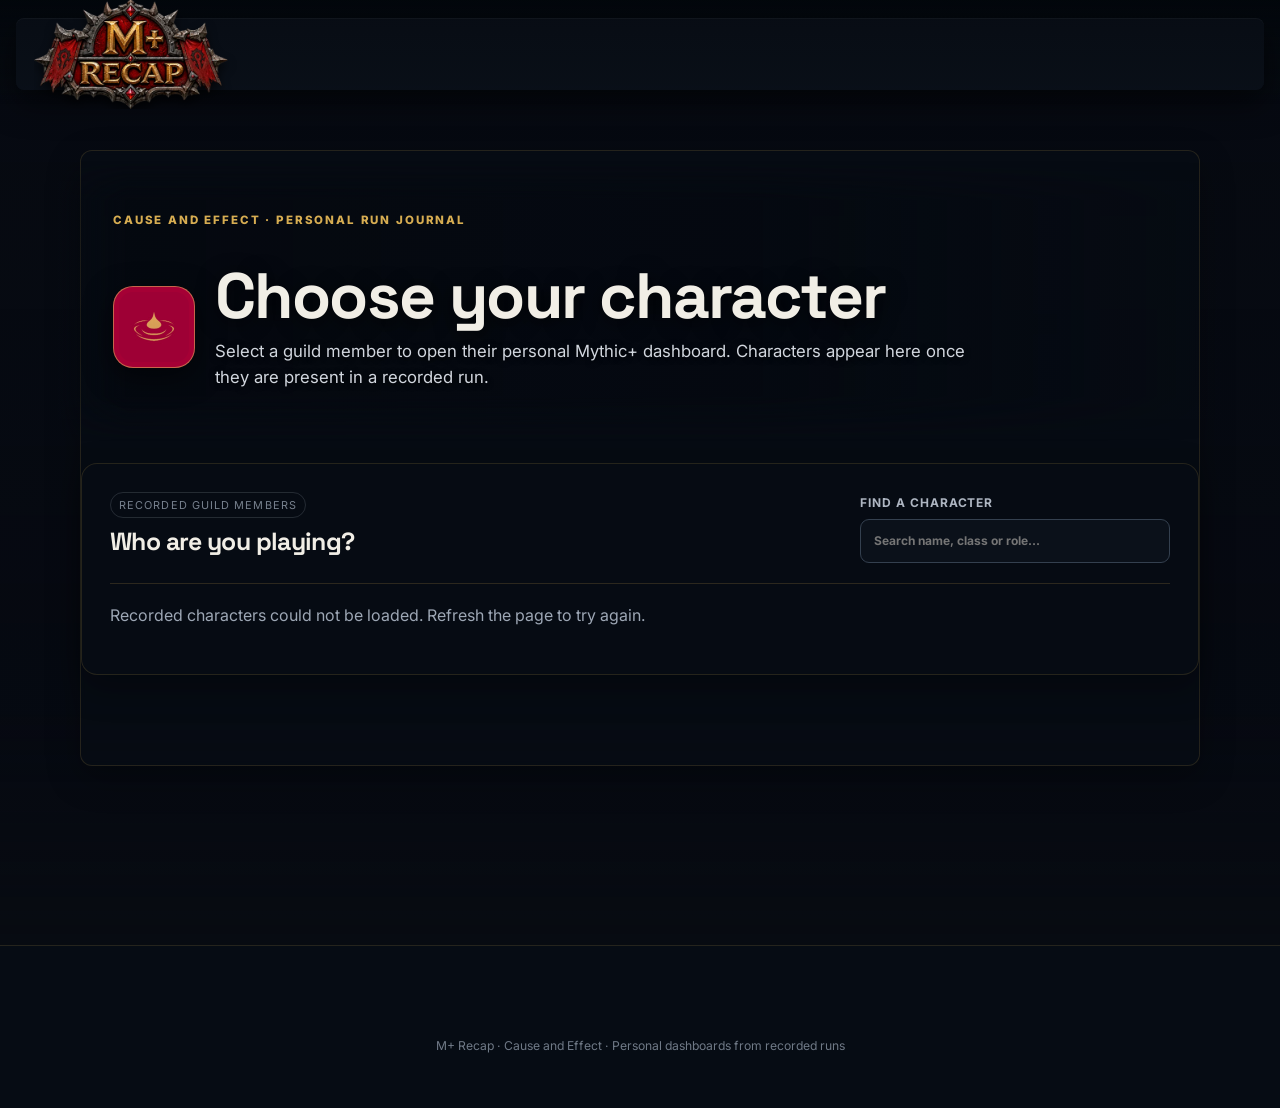
==== index.html @ 1bdb9acc "Load guild-style character selection layout" ====
<!doctype html><html lang="en"><head><meta charset="utf-8"><meta name="viewport" content="width=device-width,initial-scale=1"><title>Choose your character · M+ Recap</title><link rel="stylesheet" href="styles.css?v=nav-icons-1"><link rel="stylesheet" href="character-select.css?v=7"><link rel="icon" type="image/svg+xml" href="assets/horde-emblem.svg"></head>
<body data-page="selector"><div id="siteNav"><nav aria-label="Main navigation"><div class="wrap nav-wrap"><a class="brand" href="index.html" aria-label="M+ Recap character selection"><img class="brand-horde-logo" src="assets/horde-logo.svg" alt="M+ Recap" width="194" height="110"><em>Midnight · Season 2</em></a><div class="navlinks"><a class="active nav-change-character" href="index.html"><img class="nav-destination-icon nav-character-icon" src="assets/horde-emblem.svg" alt="" width="26" height="26">Choose character</a><a href="guild.html"><img class="nav-destination-icon guild-nav-crest" src="assets/guild-crest.svg" alt="" width="26" height="26">Cause and Effect</a></div></div></nav></div>
<main><div class="wrap selector-wrap"><header class="selector-hero"><div class="eyebrow">CAUSE AND EFFECT · PERSONAL RUN JOURNAL</div><img src="assets/guild-crest.svg" alt="Cause and Effect guild crest" width="82" height="82"><div><h1>Choose your character</h1><p>Select a guild member to open their personal Mythic+ dashboard. Characters appear here once they are present in a recorded run.</p></div></header>
<section class="selector-panel" aria-labelledby="characterSelectTitle"><div class="selector-panel-heading"><div><span class="section-kicker">RECORDED GUILD MEMBERS</span><h2 id="characterSelectTitle">Who are you playing?</h2></div><label class="selector-search">Find a character<input id="characterSearch" type="search" placeholder="Search name, class or role…" autocomplete="off"></label></div><p class="selector-status" id="characterStatus" role="status">Loading recorded characters…</p><div class="character-select-grid" id="characterSelectGrid"></div></section>
</div></main><footer><div class="wrap">M+ Recap · Cause and Effect · Personal dashboards from recorded runs</div></footer>
<script src="character-select.js?v=3"></script><script src="upload-nav.js?v=2"></script></body></html>
---- styles.css ----
@import url('https://fonts.googleapis.com/css2?family=Cinzel:wght@500;600;700&family=Inter:wght@400;500;600;700&family=Space+Grotesk:wght@500;600;700&display=swap');

:root{
  --bg:#080b10;
  --bg-2:#0d1219;
  --surface:rgba(18,24,32,.82);
  --surface-strong:#151d27;
  --surface-soft:rgba(255,255,255,.035);
  --border:rgba(220,231,245,.10);
  --border-bright:rgba(214,168,76,.32);
  --text:#f1eee6;
  --muted:#929ca9;
  --gold:#d7ad52;
  --gold-light:#f0cf7a;
  --green:#59c38d;
  --green-bg:rgba(89,195,141,.11);
  --red:#e06a5b;
  --red-bg:rgba(224,106,91,.11);
  --blue:#6da8df;
  --shadow:0 18px 55px rgba(0,0,0,.32);
}

*{box-sizing:border-box}
html{scroll-behavior:smooth}
body{
  margin:0;
  min-height:100vh;
  background:
    radial-gradient(900px 500px at 15% -10%,rgba(80,120,170,.13),transparent 65%),
    radial-gradient(700px 420px at 90% 5%,rgba(215,173,82,.10),transparent 65%),
    linear-gradient(180deg,var(--bg),#090d13 55%,#07090d);
  color:var(--text);
  font-family:Inter,system-ui,sans-serif;
  line-height:1.65;
}
body:before{
  content:"";
  position:fixed; inset:0; pointer-events:none; opacity:.22;
  background-image:linear-gradient(rgba(255,255,255,.018) 1px,transparent 1px),
                   linear-gradient(90deg,rgba(255,255,255,.012) 1px,transparent 1px);
  background-size:44px 44px;
  mask-image:linear-gradient(to bottom,black,transparent 75%);
}
h1,h2,h3{margin:0 0 .45em;font-family:'Space Grotesk',sans-serif;font-weight:700;letter-spacing:-.025em}
h1{font-size:clamp(2.35rem,5vw,4.2rem);line-height:1.04}
h2{font-size:1.55rem}
h3{font-size:1.05rem}
p{color:var(--muted)}
a{color:var(--gold-light);text-decoration:none;transition:.2s}
a:hover{color:#fff;text-decoration:none}

.wrap{width:min(1120px,100%);margin:0 auto;padding:0 28px}

/* Navigation */
nav{
  position:sticky;top:0;z-index:50;
  border-bottom:1px solid var(--border);
  background:rgba(7,10,15,.78);
  backdrop-filter:blur(18px) saturate(130%);
}
nav .wrap{min-height:72px;display:flex;align-items:center;justify-content:space-between;gap:28px}
.brand{
  display:flex;align-items:center;gap:11px;
  color:var(--text);font-family:'Cinzel',serif;font-weight:700;font-size:1.03rem;
  letter-spacing:.04em;white-space:nowrap;
}
.brand:before{
  content:"✦"; display:grid;place-items:center;width:29px;height:29px;
  border:1px solid var(--border-bright);border-radius:8px;color:var(--gold);
  box-shadow:inset 0 0 18px rgba(215,173,82,.08);
}
.brand span{color:var(--gold)}
.navlinks{display:flex;align-items:center;gap:6px;flex-wrap:wrap;justify-content:flex-end}
.navlinks a{
  color:#8f99a6;font-size:.84rem;font-weight:600;padding:9px 13px;border-radius:9px;
  border:1px solid transparent;
}
.navlinks a.active{
  color:var(--text);background:rgba(215,173,82,.08);border-color:rgba(215,173,82,.18);
}
.navlinks a:hover{color:#fff;background:rgba(255,255,255,.045)}

/* Page */
main{padding:72px 0 105px}
main > .wrap > h1{
  max-width:850px;
  background:linear-gradient(100deg,#fff 0%,#eee8dc 50%,#c9a65e 100%);
  -webkit-background-clip:text;background-clip:text;color:transparent;
}
main > .wrap > h1:after{
  content:"";display:block;width:82px;height:3px;margin-top:22px;
  background:linear-gradient(90deg,var(--gold),transparent);
  border-radius:99px;
}
main > .wrap > p:first-of-type{font-size:1.05rem;margin-top:18px}
.section-sub{color:#798492;font-size:.86rem;margin:6px 0 20px;letter-spacing:.01em}

.stat-grid{
  display:grid;grid-template-columns:repeat(4,1fr);gap:14px;margin:34px 0 46px;
}
.stat-card{
  position:relative;overflow:hidden;
  background:linear-gradient(145deg,rgba(25,33,43,.92),rgba(14,19,26,.92));
  border:1px solid var(--border);border-radius:15px;padding:21px 22px;
  box-shadow:var(--shadow);
}
.stat-card:before{
  content:"";position:absolute;left:0;top:0;width:100%;height:2px;
  background:linear-gradient(90deg,transparent,var(--gold),transparent);opacity:.55;
}
.stat-card .num{font-family:'Space Grotesk';font-size:2.05rem;font-weight:700;color:#f4f0e8;line-height:1.15}
.stat-card .label{font-size:.78rem;color:#818c99;margin-top:7px;text-transform:uppercase;letter-spacing:.07em}

/* Sections / cards */
.section{margin:58px 0}
.section-title{display:flex;align-items:center;gap:12px;margin-bottom:4px}
.section-title h2{margin:0}
.card{
  position:relative;background:linear-gradient(145deg,rgba(23,30,39,.88),rgba(14,19,25,.88));
  border:1px solid var(--border);border-radius:14px;padding:23px 25px;margin-bottom:15px;
  box-shadow:0 12px 35px rgba(0,0,0,.20);
}
.card:before{
  content:"";position:absolute;inset:0;border-radius:14px;pointer-events:none;
  background:linear-gradient(120deg,rgba(255,255,255,.035),transparent 30%);
}
.card h3{color:#eee9df}
.card p{margin:0;max-width:none}

/* Tables */
table{
  width:100%;border-collapse:separate;border-spacing:0;overflow:hidden;
  margin:22px 0 28px;background:rgba(13,18,24,.62);
  border:1px solid var(--border);border-radius:14px;font-size:.88rem;
}
th,td{text-align:left;padding:14px 15px;border-bottom:1px solid rgba(255,255,255,.055)}
th{
  color:#7d8794;font-size:.71rem;text-transform:uppercase;letter-spacing:.09em;
  background:rgba(255,255,255,.025)
}
tr:last-child td{border-bottom:none}
tbody tr:hover, tr:hover td{background:rgba(215,173,82,.025)}
td:first-child{color:#e8e5dd;font-weight:600}
td:nth-child(4){font-variant-numeric:tabular-nums}

/* Result pills */
.pill{
  display:inline-flex;align-items:center;gap:6px;font-size:.70rem;font-weight:800;
  padding:4px 10px;border-radius:999px;text-transform:uppercase;letter-spacing:.07em;
}
.pill:before{content:"";width:5px;height:5px;border-radius:50%}
.pill.kill{background:var(--green-bg);color:var(--green)}
.pill.kill:before{background:var(--green);box-shadow:0 0 8px var(--green)}
.pill.wipe{background:var(--red-bg);color:var(--red)}
.pill.wipe:before{background:var(--red);box-shadow:0 0 8px var(--red)}

/* Charts */
.chart-wrap{
  position:relative;width:100%;height:350px;margin:26px 0 10px;
  padding:18px 18px 10px;border:1px solid var(--border);border-radius:15px;
  background:rgba(10,14,20,.60);
}

/* Improvement list */
.improvement{
  position:relative;padding:21px 24px 21px 27px;margin:16px 0;
  border:1px solid var(--border);border-radius:14px;
  background:linear-gradient(145deg,rgba(23,30,39,.85),rgba(13,18,24,.75));
}
.improvement:before{
  content:"";position:absolute;left:0;top:16px;bottom:16px;width:3px;border-radius:0 4px 4px 0;
  background:linear-gradient(var(--gold),rgba(215,173,82,.1));
}
.improvement h3{color:var(--gold-light);font-size:1.12rem}
.improvement p{margin:0;max-width:none}

/* Footer */
footer{
  border-top:1px solid var(--border);padding:28px 0;
  background:rgba(4,7,10,.45);color:#6f7986;font-size:.76rem
}

/* Links that act like buttons */
.section > p:last-child a{
  display:inline-flex;align-items:center;gap:7px;padding:9px 13px;
  border:1px solid rgba(215,173,82,.20);border-radius:9px;background:rgba(215,173,82,.055);
}
.section > p:last-child a:hover{background:rgba(215,173,82,.12);border-color:rgba(215,173,82,.35)}

/* Responsive */
@media (max-width:820px){
  nav .wrap{align-items:flex-start;padding-top:12px;padding-bottom:12px;flex-direction:column;gap:10px}
  .navlinks{width:100%;justify-content:flex-start;overflow:auto;flex-wrap:nowrap}
  .navlinks a{white-space:nowrap}
  main{padding-top:48px}
  .stat-grid{grid-template-columns:repeat(2,1fr)}
}
@media (max-width:560px){
  .wrap{padding:0 17px}
  h1{font-size:2.35rem}
  .stat-grid{grid-template-columns:1fr 1fr;gap:9px}
  .stat-card{padding:16px}
  .stat-card .num{font-size:1.55rem}
  table{font-size:.76rem;display:block;overflow-x:auto;white-space:nowrap}
  th,td{padding:11px 12px}
  .chart-wrap{height:300px;padding:10px}
  .card,.improvement{padding:19px}
}

/* Season 2 / cross-link enhancements */
.nav-wrap{align-items:center}
.brand em{font-family:Inter,sans-serif;font-style:normal;font-size:.63rem;letter-spacing:.09em;text-transform:uppercase;color:var(--gold-light);border:1px solid rgba(215,173,82,.22);background:rgba(215,173,82,.06);padding:4px 7px;border-radius:999px;margin-left:2px}
.eyebrow{font-size:.72rem;font-weight:800;letter-spacing:.16em;color:var(--gold);margin-bottom:13px}
.season-banner{display:flex;align-items:center;justify-content:space-between;gap:20px;margin:28px 0 36px;padding:18px 20px;border:1px solid rgba(215,173,82,.2);border-radius:14px;background:linear-gradient(100deg,rgba(215,173,82,.08),rgba(255,255,255,.025));box-shadow:0 12px 30px rgba(0,0,0,.16)}
.season-banner strong{display:block;color:#eee9df}.season-banner span:not(.season-badge){display:block;color:var(--muted);font-size:.86rem;margin-top:2px}.season-badge{display:grid;place-items:center;min-width:45px;height:45px;border-radius:12px;background:rgba(215,173,82,.12);border:1px solid rgba(215,173,82,.3);color:var(--gold-light);font-weight:800}
.dungeon-grid{display:grid;grid-template-columns:repeat(3,1fr);gap:15px;margin-top:24px}.dungeon-card{position:relative;display:flex;align-items:center;gap:14px;min-height:138px;padding:20px;border:1px solid var(--border);border-radius:15px;background:linear-gradient(145deg,rgba(23,30,39,.9),rgba(13,18,24,.82));box-shadow:var(--shadow);transition:.2s}.dungeon-card:hover{transform:translateY(-2px);border-color:rgba(215,173,82,.35);background:linear-gradient(145deg,rgba(30,37,47,.95),rgba(14,19,26,.9))}.dungeon-icon{display:grid;place-items:center;flex:0 0 48px;height:48px;border-radius:13px;border:1px solid rgba(215,173,82,.25);background:rgba(215,173,82,.07);color:var(--gold-light);font-family:'Cinzel';font-weight:700;font-size:.75rem}.dungeon-label{font-size:.68rem;color:#7e8996;text-transform:uppercase;letter-spacing:.08em}.dungeon-card h3{margin:3px 0 2px;color:#eee9df}.dungeon-card p{font-size:.78rem;margin:0;line-height:1.45}.arrow{margin-left:auto;color:var(--gold);font-size:1.2rem}.section-kicker{font-size:.68rem;text-transform:uppercase;letter-spacing:.1em;color:#77818e;border:1px solid var(--border);padding:5px 8px;border-radius:999px}.page-links{display:flex;gap:8px;flex-wrap:wrap;margin:24px 0 30px}.page-links a,.related,.source-link{font-size:.8rem}.page-links a{display:inline-flex;padding:8px 11px;border:1px solid var(--border);border-radius:9px;background:rgba(255,255,255,.025)}.page-links a:hover{border-color:rgba(215,173,82,.3);background:rgba(215,173,82,.06)}.related{margin-top:8px;padding:11px 14px;border-left:2px solid rgba(215,173,82,.5);background:rgba(215,173,82,.035);border-radius:0 8px 8px 0;color:#89939f}.related strong{color:#c8c2b6}.source-link{margin-top:12px}.season-mark{color:var(--gold-light)}
@media(max-width:900px){.dungeon-grid{grid-template-columns:1fr}.brand em{display:none}}
@media(max-width:560px){.season-banner{align-items:flex-start}.season-badge{min-width:40px;height:40px}.page-links{gap:6px}.page-links a{font-size:.73rem}}

/* Auto-importer additions */
.brand{text-decoration:none}.narrow{max-width:860px}.hero-actions{display:flex;gap:12px;flex-wrap:wrap;margin:24px 0}.button{appearance:none;border:1px solid rgba(240,207,122,.45);background:linear-gradient(135deg,rgba(215,173,82,.2),rgba(215,173,82,.08));color:var(--gold-light,#f0cf7a);padding:12px 17px;border-radius:12px;text-decoration:none;font-weight:800;cursor:pointer;display:inline-flex;align-items:center;justify-content:center}.button:disabled{opacity:.4;cursor:not-allowed}.button.secondary{background:rgba(255,255,255,.035);color:#ddd;border-color:rgba(255,255,255,.12)}.auto-grid{grid-template-columns:repeat(5,minmax(0,1fr))}.run-list{display:grid;gap:10px}.run-row,.encounter-row{display:flex;justify-content:space-between;gap:20px;align-items:center;background:rgba(255,255,255,.025);border:1px solid rgba(255,255,255,.08);border-radius:14px;padding:15px 17px;text-decoration:none;color:inherit}.run-row:hover{border-color:rgba(215,173,82,.45);transform:translateX(2px)}.run-row>div:first-child,.encounter-row>div:first-child{display:grid;gap:4px}.run-row span,.encounter-row span{color:#9299a8;font-size:.86rem}.run-meta{display:flex!important;flex-direction:row!important;align-items:center;gap:12px!important;white-space:nowrap}.pill{padding:5px 9px;border-radius:999px;font-size:.72rem!important;font-weight:900;letter-spacing:.08em;text-transform:uppercase;border:1px solid}.pill.kill{color:#8fe3af;background:rgba(48,177,103,.10);border-color:rgba(75,213,132,.3)}.pill.wipe{color:#ff9c9c;background:rgba(210,63,63,.1);border-color:rgba(255,100,100,.28)}.dropzone{display:grid;place-items:center;text-align:center;padding:52px 24px;margin:30px 0 18px;border:1px dashed rgba(215,173,82,.45);border-radius:22px;background:radial-gradient(circle at top,rgba(215,173,82,.09),rgba(255,255,255,.015));cursor:pointer}.dropzone.drag,.dropzone:hover{border-color:var(--gold-light,#f0cf7a);background:rgba(215,173,82,.09)}.dropzone input{display:none}.dropzone h2{margin:8px 0 2px}.dropzone p{margin:0}.dropzone span{color:#747c8e;font-size:.84rem;margin-top:8px}.upload-icon{font-size:2.5rem;color:var(--gold-light,#f0cf7a)}.progress-shell{height:7px;border-radius:99px;background:rgba(255,255,255,.06);overflow:hidden}.progress-shell>div{height:100%;width:0;background:linear-gradient(90deg,#9b7732,#f0cf7a)}.progress-text{text-align:right;color:#777f90;font-size:.8rem;margin-top:5px}.import-status{display:grid;gap:4px;padding:16px 0}.import-status span{color:#8b92a0}.import-card{display:flex;justify-content:space-between;align-items:center;gap:20px;padding:18px;border:1px solid rgba(255,255,255,.08);background:rgba(255,255,255,.025);border-radius:15px;margin:10px 0}.import-card h3{margin:2px 0 5px}.import-card p{margin:0}.import-note{margin-top:25px}.two-col{display:grid;grid-template-columns:1.3fr .7fr;gap:24px}.mini{margin-top:28px!important}.encounter-list{display:grid;gap:9px}.party-list{display:flex;gap:8px;flex-wrap:wrap}.party-chip{padding:7px 10px;border-radius:10px;border:1px solid rgba(255,255,255,.08);background:rgba(255,255,255,.03);font-size:.82rem}.party-chip.self{border-color:rgba(215,173,82,.4);color:var(--gold-light,#f0cf7a)}.death-row{display:flex;justify-content:space-between;gap:20px;padding:10px 0;border-bottom:1px solid rgba(255,255,255,.06);font-size:.88rem}.muted{color:#818999}@media(max-width:900px){.auto-grid{grid-template-columns:repeat(2,minmax(0,1fr))}.two-col{grid-template-columns:1fr}}@media(max-width:600px){.run-row,.encounter-row,.import-card{align-items:flex-start;flex-direction:column}.run-meta{width:100%;justify-content:space-between}.auto-grid{grid-template-columns:1fr 1fr}}


/* Reviewed JSON edition */
.review-pill{display:inline-flex;align-items:center;padding:5px 9px;border-radius:999px;font-size:.7rem;font-weight:900;letter-spacing:.07em;text-transform:uppercase;border:1px solid;white-space:nowrap}
.review-pill.reviewed{color:#b9a5ff;background:rgba(139,102,224,.10);border-color:rgba(169,137,255,.3)}
.review-pill.facts{color:#929aaa;background:rgba(255,255,255,.035);border-color:rgba(255,255,255,.1)}
.focus-grid{display:grid;grid-template-columns:repeat(3,minmax(0,1fr));gap:12px}
.focus-card{display:grid;gap:8px;padding:16px 17px;border-radius:15px;border:1px solid rgba(215,173,82,.16);background:linear-gradient(145deg,rgba(215,173,82,.055),rgba(255,255,255,.02));text-decoration:none;color:inherit;transition:.2s ease}
.focus-card:hover{transform:translateY(-2px);border-color:rgba(215,173,82,.38)}
.focus-card span{color:#8f97a6;font-size:.76rem;text-transform:uppercase;letter-spacing:.08em}
.focus-card strong{font-size:.92rem;line-height:1.45;color:#e4e6eb}
.workflow{display:grid;grid-template-columns:1fr auto 1fr auto 1fr;align-items:center;gap:12px;margin:28px 0}
.workflow>div{display:grid;place-items:center;text-align:center;gap:8px;padding:16px 10px;border:1px solid rgba(255,255,255,.08);border-radius:14px;background:rgba(255,255,255,.025)}
.workflow strong{display:grid;place-items:center;width:30px;height:30px;border-radius:50%;background:rgba(215,173,82,.12);border:1px solid rgba(215,173,82,.3);color:var(--gold-light,#f0cf7a)}
.workflow span{font-size:.8rem;color:#a1a8b6}.workflow i{font-style:normal;color:#6d7483}
.review-panel{margin-top:42px}
.review-heading{display:flex;justify-content:space-between;align-items:flex-start;gap:24px;padding:24px;border-radius:18px 18px 0 0;border:1px solid rgba(145,111,231,.2);background:radial-gradient(circle at 90% 0,rgba(121,80,212,.13),rgba(255,255,255,.018) 55%)}
.review-heading h2{margin:4px 0 8px}.review-heading p{margin:0}
.confidence{padding:7px 10px;border-radius:999px;border:1px solid;font-size:.72rem;font-weight:800;white-space:nowrap}
.confidence.high{color:#8fe3af;border-color:rgba(75,213,132,.28);background:rgba(48,177,103,.08)}
.confidence.medium{color:#f0cf7a;border-color:rgba(215,173,82,.3);background:rgba(215,173,82,.08)}
.confidence.low{color:#ffad9d;border-color:rgba(255,129,99,.27);background:rgba(224,89,68,.07)}
.review-grid{display:grid;grid-template-columns:repeat(2,minmax(0,1fr));gap:12px;padding:12px;border:1px solid rgba(145,111,231,.14);border-top:0;border-radius:0 0 18px 18px;background:rgba(255,255,255,.012)}
.review-card{padding:18px;border-radius:14px;border:1px solid rgba(255,255,255,.075);background:rgba(255,255,255,.025)}
.review-card.wide{grid-column:1/-1}.review-card h3{font-size:.95rem;margin:0 0 11px;color:#e7e8ec}
.review-card ul{margin:0;padding-left:20px}.review-card li,.review-card p{font-size:.9rem;color:#a6adba;line-height:1.58}.review-card li+li{margin-top:8px}
.review-card.positive{border-color:rgba(75,213,132,.16);background:rgba(48,177,103,.025)}
.review-card.warning{border-color:rgba(255,129,99,.16);background:rgba(224,89,68,.025)}
.review-card.priority{border-color:rgba(215,173,82,.21);background:rgba(215,173,82,.035)}
.review-card.muted-card{opacity:.86}
.boss-review-list{display:grid;gap:8px}.boss-review-row{display:grid;grid-template-columns:210px 1fr;gap:18px;align-items:start;padding:11px 0;border-bottom:1px solid rgba(255,255,255,.055)}.boss-review-row:last-child{border-bottom:0}
.boss-review-row>div{display:flex;align-items:center;justify-content:space-between;gap:9px}.boss-review-row p{margin:0}
.responsibility-list{display:grid;gap:9px}.responsibility-row{display:grid;grid-template-columns:82px 1fr;gap:12px;align-items:start}.responsibility-row p{margin:0}
.responsibility{display:inline-flex;justify-content:center;padding:5px 8px;border-radius:8px;font-size:.68rem;font-weight:900;text-transform:uppercase;letter-spacing:.06em;border:1px solid}
.responsibility.healer{color:#9bc7ff;border-color:rgba(83,154,239,.26);background:rgba(83,154,239,.07)}
.responsibility.group{color:#ffae99;border-color:rgba(238,111,80,.25);background:rgba(238,111,80,.07)}
.responsibility.shared{color:#f0cf7a;border-color:rgba(215,173,82,.28);background:rgba(215,173,82,.07)}
.responsibility.unknown{color:#9da4b2;border-color:rgba(255,255,255,.11);background:rgba(255,255,255,.035)}
.review-empty{padding:28px;border:1px dashed rgba(160,126,238,.24);border-radius:18px;background:rgba(120,80,210,.035)}.review-empty h2{margin:5px 0 8px}
.mini-stat-grid{display:grid;grid-template-columns:repeat(6,minmax(0,1fr));gap:9px}.mini-stat{display:grid;gap:4px;padding:14px;border:1px solid rgba(255,255,255,.07);border-radius:13px;background:rgba(255,255,255,.025)}.mini-stat strong{font-size:1.15rem;color:#e6e8ec}.mini-stat span{font-size:.72rem;color:#858d9c;text-transform:uppercase;letter-spacing:.06em}
.linked-card{text-decoration:none;color:inherit;display:block}.linked-card span{font-size:.76rem;color:#777f8f}.linked-card:hover{border-color:rgba(215,173,82,.3)}
.trend-grid{display:grid;grid-template-columns:repeat(auto-fit,minmax(220px,1fr));gap:14px}
.trend-card{padding:16px 17px;border-radius:14px;border:1px solid rgba(255,255,255,.075);background:rgba(255,255,255,.025)}
.trend-head{display:flex;justify-content:space-between;align-items:baseline;gap:10px;margin-bottom:6px}
.trend-head h3{margin:0;font-size:.92rem}
.trend-head span{font-size:.68rem;color:#818999;text-transform:uppercase;letter-spacing:.05em;text-align:right}
.sparkline{width:100%;height:64px;display:block}
.sparkline path{stroke:var(--gold,#d7ad52);stroke-width:2}
.sparkline circle{fill:var(--gold-light,#f0cf7a)}
.trend-range{font-size:.68rem;color:#77818e;margin-top:8px;text-transform:uppercase;letter-spacing:.05em}
.tag-row{display:flex;flex-wrap:wrap;gap:6px;margin-top:8px}
.tag-chip{display:inline-flex;align-items:center;padding:4px 10px;border-radius:999px;border:1px solid rgba(215,173,82,.25);background:rgba(215,173,82,.06);color:var(--gold-light,#f0cf7a);font-size:.7rem;font-weight:700;text-decoration:none;cursor:pointer;font-family:inherit}
.tag-chip:hover,.tag-chip.active{border-color:rgba(215,173,82,.55);background:rgba(215,173,82,.16);color:#fff}
#tagCloud{display:flex;flex-wrap:wrap;gap:8px;margin:16px 0}
.resolve-btn{align-self:flex-start;margin-top:4px;padding:6px 12px;border-radius:9px;border:1px solid rgba(255,255,255,.14);background:rgba(255,255,255,.03);color:#c7ccd4;font-size:.72rem;font-weight:700;cursor:pointer;font-family:inherit}
.resolve-btn:hover{border-color:rgba(215,173,82,.4);color:var(--gold-light,#f0cf7a)}
.focus-card a{display:grid;gap:8px;text-decoration:none;color:inherit}
.boss-history-card+.boss-history-card{margin-top:12px}
.boss-history-head{display:flex;justify-content:space-between;align-items:center;gap:12px;flex-wrap:wrap;margin-bottom:10px}
.boss-history-head span{font-size:.78rem;color:#8b93a1}
#bossHistory{display:grid;gap:12px}
.library-tools{display:grid;grid-template-columns:minmax(250px,1fr) 180px auto;gap:10px;align-items:center;margin:26px 0 14px}
.run-row-wrap{display:flex;align-items:stretch;gap:8px}
.run-row-wrap .run-row{flex:1}
.delete-chip{flex:0 0 auto;padding:0 14px;border-radius:14px;border:1px solid rgba(224,106,91,.28);background:rgba(224,106,91,.08);color:#ff9c9c;font-size:.78rem;font-weight:700;cursor:pointer;font-family:inherit}
.delete-chip:hover{border-color:rgba(224,106,91,.55);background:rgba(224,106,91,.16)}
.button.danger{border-color:rgba(224,106,91,.4);color:#ff9c9c}
.button.danger:hover{background:rgba(224,106,91,.12)}
.library-tools input,.library-tools select{width:100%;padding:12px 13px;border-radius:11px;border:1px solid rgba(255,255,255,.1);background:#0f1219;color:#e4e6ea;outline:none}.library-tools input:focus,.library-tools select:focus{border-color:rgba(215,173,82,.4)}
.library-tools span{color:#7f8795;font-size:.82rem;white-space:nowrap}
.backup-bar{display:flex;gap:10px;align-items:center;flex-wrap:wrap;padding:14px;margin-bottom:22px;border:1px solid rgba(255,255,255,.07);border-radius:14px;background:rgba(255,255,255,.02)}.backup-bar p{margin:0 0 0 auto;font-size:.8rem;color:#777f8d}.file-button input{display:none}
.guide-steps{display:grid;gap:12px;margin:28px 0}.guide-step{display:grid;grid-template-columns:46px 1fr;gap:16px;align-items:start;padding:17px;border-radius:14px;border:1px solid rgba(255,255,255,.075);background:rgba(255,255,255,.02)}.guide-step>b{display:grid;place-items:center;width:38px;height:38px;border-radius:50%;color:var(--gold-light,#f0cf7a);border:1px solid rgba(215,173,82,.28);background:rgba(215,173,82,.08)}.guide-step h3{margin:1px 0 5px}.guide-step p{margin:0}
@media(max-width:900px){.focus-grid{grid-template-columns:1fr 1fr}.mini-stat-grid{grid-template-columns:repeat(3,minmax(0,1fr))}.review-grid{grid-template-columns:1fr}.review-card.wide{grid-column:auto}.boss-review-row{grid-template-columns:1fr}.backup-bar p{width:100%;margin:3px 0 0}}
@media(max-width:650px){.focus-grid{grid-template-columns:1fr}.workflow{grid-template-columns:1fr}.workflow i{transform:rotate(90deg);text-align:center}.review-heading{flex-direction:column}.library-tools{grid-template-columns:1fr}.mini-stat-grid{grid-template-columns:1fr 1fr}.responsibility-row{grid-template-columns:1fr}.responsibility{width:max-content}.trend-head{flex-direction:column;align-items:flex-start;gap:2px}.trend-head span{text-align:left}}

/* Damage evidence: lethal amounts and accessible spell guidance */
tr.has-overkill { background:rgba(239,68,68,.07); }
.overkill-value { color:#ff8585; font-weight:800; }
.overkill-value small { display:block; font-size:.68rem; text-transform:uppercase; letter-spacing:.04em; }

.spell-help{display:inline-block;min-width:170px;white-space:normal}
.spell-trigger{display:inline-flex;align-items:center;gap:8px;padding:0;border:0;background:none;color:var(--gold-light,#f0cf7a);font:inherit;text-align:left;cursor:pointer}
.spell-trigger:hover{color:#fff0c2}
.spell-trigger:focus-visible,.spell-card-close:focus-visible{outline:2px solid #f0cf7a;outline-offset:4px}
.spell-info{display:inline-grid;place-items:center;width:17px;height:17px;flex:none;border:1px solid rgba(215,173,82,.45);border-radius:50%;font-size:11px}
.spell-id{display:block;color:#838c9a;font-size:.68rem;margin-top:4px}
.spell-guide-card{position:fixed;z-index:10000;box-sizing:border-box;width:420px;max-width:calc(100vw - 24px);max-height:calc(100dvh - 24px);overflow:auto;padding:20px;border:1px solid rgba(215,173,82,.4);border-radius:16px;background:linear-gradient(145deg,#1b1e25,#101319);color:#e5e7eb;box-shadow:0 18px 65px #000b;font-family:inherit;font-size:.85rem;line-height:1.55;white-space:normal}
.spell-card-head{display:flex;align-items:flex-start;justify-content:space-between;gap:16px}
.spell-card-eyebrow{font-size:.62rem;letter-spacing:.15em;color:#a5adbb;font-weight:700}
.spell-guide-card h4{margin:4px 0 12px;font-size:1.12rem;line-height:1.3;color:#f5e5bb}
.spell-card-close{border:0;background:#ffffff09;color:#aeb6c4;border-radius:8px;width:28px;height:28px;font-size:22px;cursor:pointer;flex:none}
.spell-kind{display:inline-block;padding:4px 10px;border-radius:20px;background:#d7ad5214;border:1px solid #d7ad5240;color:#f0cf7a;font-size:.7rem;font-weight:700}
.spell-card-section{margin-top:17px}
.spell-guide-card h5{margin:0 0 6px;font-size:.66rem;letter-spacing:.09em;text-transform:uppercase;color:#a8b1bf}
.spell-guide-card p{margin:0;color:#d5d9e0;font-size:.83rem;line-height:1.6}
.spell-action{padding:12px 14px;border-left:3px solid #d7ad52;border-radius:0 8px 8px 0;background:#d7ad520b}
.spell-action h5{color:#f0cf7a}
.spell-options{display:grid;grid-template-columns:1fr 1fr;gap:14px;margin-top:18px;padding-top:14px;border-top:1px solid #ffffff12}
.spell-options p{font-size:.76rem;color:#aeb7c5}
.spell-card-sources{margin-top:16px;padding:12px 0 0;border-top:1px solid #ffffff12;background:none}
.spell-card-sources a{color:#e5c778;font-size:.75rem}
@media(max-width:420px){.spell-guide-card{padding:16px}.spell-options{grid-template-columns:1fr}}

/* Run report sections */
.report-tabs{display:flex;gap:6px;overflow-x:auto;padding:6px;background:#0c1017;border:1px solid var(--border);border-radius:13px;margin-bottom:24px}
.report-tabs [role="tab"]{flex:1;white-space:nowrap;border:1px solid transparent;border-radius:9px;background:transparent;padding:12px 16px;font:inherit;font-size:.82rem;font-weight:700;color:var(--muted);cursor:pointer}
.report-tabs [role="tab"]:hover{color:var(--text);background:#ffffff05}
.report-tabs [aria-selected="true"]{color:var(--gold-light);border-color:var(--border-bright);background:rgba(215,173,82,.1)}
.report-tabs [role="tab"]:focus-visible{outline:2px solid var(--gold);outline-offset:-2px}
.report-tab-panel[hidden]{display:none!important}
.report-tab-panel{min-height:240px}
.report-section-intro{margin-bottom:22px}
.report-section-intro h2{margin:0 0 8px}
.report-section-intro p{color:var(--muted);margin:0}
.report-incident{margin:12px 0;border:1px solid var(--border);border-radius:12px;background:rgba(255,255,255,.02)}
.report-incident>summary{padding:16px 18px;cursor:pointer;font-weight:700;color:var(--text);line-height:1.5}
.report-incident[open]>summary{border-bottom:1px solid var(--border);color:var(--gold-light)}
.report-incident-body{padding:4px 18px 18px}
#reportMetrics>.section{margin-top:0}
#reportFacts .section{margin-top:0}
@media(max-width:650px){.report-tabs [role="tab"]{flex:none;padding:10px 12px}.report-tabs{margin-inline:-4px}.report-incident-body{padding:4px 12px 14px}}
@media print{.report-tabs{display:none}.report-tab-panel[hidden]{display:block!important}}

/* Individual incident timelines */
.player-timeline-note{font-size:.8rem;color:var(--muted)}
.player-timelines{display:grid;gap:10px;margin-top:12px}
.player-timeline{border:1px solid var(--border);border-radius:10px;background:rgba(255,255,255,.025);overflow:hidden}
.player-timeline>summary{padding:14px 16px;cursor:pointer;line-height:1.6}
.player-timeline-name{font-weight:700;color:var(--text)}
.player-timeline-stats{display:block;padding-left:18px;font-size:.76rem;color:var(--muted);font-weight:400}
.player-timeline[open]>summary{border-bottom:1px solid var(--border);background:rgba(215,173,82,.04)}
.player-timeline-table{overflow-x:auto;padding:8px 12px 12px}
.player-timeline-table caption{font-size:.74rem;color:var(--muted);padding:6px 0 12px;text-align:left}
.player-timeline>summary:focus-visible{outline:2px solid var(--gold);outline-offset:-3px}

/* Incident breakdown cards */
.hit-breakdown{margin:22px 0;border:1px solid var(--border-bright);border-radius:14px;background:linear-gradient(140deg,rgba(215,173,82,.045),rgba(12,17,24,.7));overflow:hidden}
.hit-breakdown-heading{display:flex;align-items:center;justify-content:space-between;gap:14px;padding:18px 20px;cursor:pointer;list-style:none}
.hit-breakdown-heading::-webkit-details-marker,.player-timeline>summary::-webkit-details-marker{display:none}
.hit-eyebrow{display:block;color:var(--gold);font-size:.61rem;font-weight:700;letter-spacing:.14em;margin-bottom:5px}
.hit-heading-title{font-size:1rem;font-weight:700;color:var(--text)}
.hit-count{padding:5px 10px;border:1px solid var(--border);border-radius:999px;font-size:.72rem;color:var(--muted);white-space:nowrap}
.hit-breakdown>.player-timeline-note{padding:0 20px;margin:0 0 16px;font-size:.76rem;line-height:1.6}
.hit-breakdown>.player-timelines{padding:0 16px 16px;margin:0}
.player-timeline{background:rgba(8,12,18,.65);border-radius:11px}
.player-timeline>summary{display:flex;align-items:center;gap:18px;list-style:none;padding:16px}
.player-timeline>summary:hover{background:rgba(215,173,82,.035)}
.player-identity{flex:1;min-width:0}
.player-timeline-name{display:block;font-size:.85rem;overflow-wrap:anywhere}
.player-expand-label{display:block;color:var(--muted);font-size:.67rem;margin-top:4px;font-weight:400}
.player-timeline-stats{display:flex;flex-wrap:wrap;gap:20px;padding:0;flex:none}
.player-stat{display:grid;gap:3px;min-width:38px}
.player-stat small{font-size:.59rem;text-transform:uppercase;letter-spacing:.07em;color:var(--muted);font-weight:600}
.player-stat strong{font-size:.86rem;color:var(--text)}
.player-stat.overkill-value small,.player-stat.overkill-value strong{color:#ff8585}
.timeline-chevron{color:var(--gold);font-size:1.2rem;transition:transform .15s}
.player-timeline[open]>summary .timeline-chevron{transform:rotate(180deg)}
.hit-breakdown-heading:focus-visible{outline:2px solid var(--gold);outline-offset:-3px}
@media(max-width:700px){.player-timeline>summary{flex-wrap:wrap;gap:12px}.player-identity{flex-basis:calc(100% - 32px)}.player-timeline-stats{order:3;width:100%;gap:22px}.hit-breakdown-heading{padding:15px;flex-wrap:wrap}.hit-breakdown>.player-timeline-note{padding:0 15px}.hit-breakdown>.player-timelines{padding:0 10px 10px}}

/* Death-review cue remains visible on inactive tabs. */
.report-tabs .report-tab-deaths{color:#ffaaa0;border-color:rgba(224,106,91,.25);background:rgba(224,106,91,.06)}
.death-tab-badge{display:inline-block;margin-left:6px;padding:2px 7px;border-radius:999px;background:rgba(224,106,91,.16);border:1px solid rgba(224,106,91,.35);color:#ffaaa0;font-size:.65rem;line-height:1.6;vertical-align:middle}
.report-tabs .report-tab-deaths[aria-selected="true"]{color:var(--gold-light);border-color:var(--border-bright);background:rgba(215,173,82,.1)}

/* Prominent run duration in listings */
.run-row .run-duration{display:inline-flex;flex-direction:column;align-items:center;gap:3px;min-width:76px;padding:7px 12px;border:1px solid var(--border-bright);border-radius:10px;background:rgba(215,173,82,.06);line-height:1.15}
.run-row .run-duration small{font-size:.55rem;text-transform:uppercase;letter-spacing:.1em;color:var(--muted)}
.run-row .run-duration b{font-family:'Space Grotesk',sans-serif;font-size:1.15rem;font-weight:700;color:var(--gold-light);font-variant-numeric:tabular-nums}

/* Center the duration independently of either side's content. */
.run-row{display:grid;grid-template-columns:minmax(0,1fr) auto minmax(0,1fr);gap:20px;align-items:center}
.run-row>.run-duration{justify-self:center}
.run-row>.run-meta{justify-self:end;justify-content:flex-end;flex-wrap:wrap}
@media(max-width:650px){.run-row{grid-template-columns:minmax(0,1fr) auto;gap:12px}.run-row>.run-duration{grid-column:2;grid-row:1}.run-row>.run-meta{grid-column:1 / -1;justify-self:start;justify-content:flex-start}}

.incident-enemy-context{display:flex;align-items:center;flex-wrap:wrap;gap:8px;margin-bottom:8px;color:var(--gold-light);font-size:.75rem;font-weight:600}
.incident-enemy-kind{display:inline-block;padding:2px 7px;border:1px solid var(--border-bright);border-radius:5px;background:rgba(215,173,82,.07);color:var(--muted);font-size:.6rem;letter-spacing:.06em;text-transform:uppercase}

.spell-caster{margin-top:14px;padding:10px 12px;border:1px solid var(--border);border-radius:9px;background:rgba(255,255,255,.025)}
.spell-caster p{color:var(--gold-light);font-weight:600}

/* Refined report navigation */
.report-tabs{gap:8px;padding:8px;border-radius:14px;background:rgba(10,14,20,.85);border-color:rgba(220,231,245,.08)}
.report-tabs [role="tab"]{display:inline-flex;align-items:center;justify-content:center;gap:8px;min-height:46px;padding:11px 18px;border-radius:9px;font-family:Inter,system-ui,sans-serif;font-size:.8rem;font-weight:600;letter-spacing:.01em;line-height:1.3;transition:background .15s,border-color .15s,color .15s}
.report-tabs [role="tab"][aria-selected="true"]{background:linear-gradient(180deg,rgba(215,173,82,.12),rgba(215,173,82,.055));border-color:rgba(215,173,82,.3);color:#f0d590;box-shadow:inset 0 1px 0 rgba(255,236,185,.06)}
.report-tabs .death-tab-badge{margin-left:0;font-size:.6rem;font-weight:600;letter-spacing:0}
@media(max-width:650px){.report-tabs{gap:5px;padding:6px}.report-tabs [role="tab"]{min-height:42px;padding:10px 13px;font-size:.76rem}}

/* Action-first tactics layout */
.tactics-plan{grid-column:1 / -1}
.tactics-plan-header{display:flex;align-items:center;justify-content:space-between;gap:16px;margin-bottom:18px}
.tactic-eyebrow{display:block;color:var(--gold);font-size:.63rem;font-weight:700;letter-spacing:.1em;text-transform:uppercase}
.tactics-plan-header h3{margin:6px 0 0;font-size:1.15rem}
.tactic-count{padding:5px 11px;border:1px solid var(--border-bright);border-radius:99px;color:var(--gold-light);font-size:.72rem;white-space:nowrap}
.tactics-card-list{display:grid;gap:20px}
.tactic-card{border:1px solid var(--border);border-radius:15px;background:linear-gradient(135deg,rgba(215,173,82,.035),rgba(18,24,32,.8));overflow:hidden}
.tactic-card-header{display:flex;align-items:center;gap:14px;padding:20px 22px;border-bottom:1px solid var(--border)}
.tactic-number{display:grid;place-items:center;width:40px;height:40px;flex:none;border-radius:10px;background:rgba(215,173,82,.09);border:1px solid var(--border-bright);color:var(--gold-light);font-size:.85rem;font-weight:700}
.tactic-card h4{margin:5px 0 0;font-size:1rem;line-height:1.4;color:var(--text)}
.tactic-actions{list-style:none;counter-reset:tactic-step;display:grid;gap:10px;padding:18px 22px;margin:0}
.tactic-actions li{counter-increment:tactic-step;display:flex;align-items:flex-start;gap:12px;padding:12px 14px;background:rgba(255,255,255,.025);border:1px solid rgba(255,255,255,.045);border-radius:9px;color:var(--text);font-size:.86rem;line-height:1.65}
.tactic-actions li:before{content:counter(tactic-step);display:grid;place-items:center;flex:none;width:23px;height:23px;margin-top:2px;border-radius:50%;color:var(--gold-light);background:rgba(215,173,82,.08);font-size:.67rem;font-weight:700}
.tactic-evidence{margin:0 22px 16px;border-top:1px solid var(--border)}
.tactic-evidence summary{padding:13px 0 0;color:var(--muted);cursor:pointer;font-size:.77rem;font-weight:600}
.tactic-evidence h5{font-size:.65rem;letter-spacing:.06em;text-transform:uppercase;color:var(--gold);margin:15px 0 5px}
.tactic-evidence p,.tactics-method p{font-size:.8rem;line-height:1.65;color:var(--muted);margin:0 0 10px}
.tactic-sources{display:flex;align-items:center;flex-wrap:wrap;gap:8px 14px;padding:12px 22px;background:rgba(0,0,0,.13);border-top:1px solid var(--border)}
.tactic-sources>span{font-size:.58rem;letter-spacing:.08em;color:var(--muted)}
.tactic-sources a{font-size:.72rem;color:var(--gold-light)}
.tactics-method{margin-top:16px;color:var(--muted);font-size:.76rem}
.tactics-method summary{cursor:pointer;margin-bottom:10px}
@media(max-width:650px){.tactic-card-header{padding:16px}.tactic-actions{padding:14px;gap:8px}.tactic-evidence{margin-inline:16px}.tactic-sources{padding:12px 16px}.tactic-actions li{padding:10px;font-size:.82rem}}

/* Review expansion: coverage, recaps and boss selection */
.next-checklist h3{margin-top:6px}
.checklist-item{padding:13px 0;border-top:1px solid var(--border)}
.checklist-text{font-size:.88rem;line-height:1.6}
.checklist-item small{display:block;color:var(--gold);font-size:.66rem;letter-spacing:.04em;margin-bottom:4px}
.checklist-source{font-size:.7rem;padding-left:0;margin-top:5px}
.recurring-grid{display:grid;grid-template-columns:repeat(auto-fit,minmax(min(290px,100%),1fr));gap:15px;margin:15px 0}
.recurring-grid h3{margin-top:8px}
.death-recap-block{margin:22px 0 30px}
.recap-heading{display:flex;align-items:center;justify-content:space-between;gap:16px}
.recap-heading h3{margin:5px 0 0}
.death-recap{margin:10px 0;border:1px solid var(--border);border-radius:12px;background:rgba(18,24,32,.65);overflow:hidden}
.death-recap>summary{display:flex;align-items:center;justify-content:space-between;gap:12px;padding:15px 18px;cursor:pointer}
.death-recap>summary:before{content:'›';color:var(--gold);font-size:1.3rem}
.death-recap>summary>span:first-child{flex:1}
.death-recap[open]>summary{background:rgba(215,173,82,.05);border-bottom:1px solid var(--border)}
.death-recap[open]>summary:before{transform:rotate(90deg)}
.death-recap>summary::-webkit-details-marker{display:none}
.recap-time{font-size:.76rem;color:var(--muted)}
.recap-status{font-size:.62rem;padding:4px 8px;border:1px solid var(--border);border-radius:99px;color:var(--muted);white-space:nowrap}
.recap-status.pending{color:var(--gold-light);border-color:var(--border-bright)}
.death-recap-body{padding:16px 18px}
.recap-note{padding:10px 12px;border-left:2px solid var(--gold);background:rgba(215,173,82,.05);font-size:.8rem}
.recap-totals{display:grid;grid-template-columns:repeat(3,1fr);gap:10px;margin:18px 0}
.recap-totals>span{display:grid;gap:6px;padding:12px;border:1px solid var(--border);border-radius:8px}
.recap-totals small{color:var(--muted);font-size:.64rem}
.recap-totals b{font-family:'Space Grotesk',sans-serif;color:var(--text);font-size:1.1rem}
.healing-value{color:var(--green)!important}
.recap-filter-label,.boss-picker{display:flex;align-items:center;gap:12px;font-size:.8rem;color:var(--muted);margin:18px 0}
.recap-filter,.boss-picker select{padding:10px 13px;border:1px solid var(--border-bright);border-radius:9px;background:#111820;color:var(--text);max-width:100%;font:inherit}
.recap-table-wrap{max-height:440px;overflow:auto;border:1px solid var(--border);border-radius:9px}
.recap-table{width:100%;text-align:left;font-size:.76rem}
.recap-table caption{font-size:.7rem;padding:10px;color:var(--muted)}
.recap-table th{position:sticky;top:0;background:#131a23;z-index:1}
.recap-table td{padding:10px;vertical-align:top}
.recap-table td small{display:block;font-size:.65rem}
.recap-table [hidden],.recap-no-events[hidden]{display:none!important}
.recap-no-events{padding:15px;color:var(--muted)}
.boss-extra{margin:20px 0;padding:14px;border:1px solid var(--border);border-radius:10px}
.boss-extra>summary{cursor:pointer;font-weight:600;color:var(--gold-light)}
#bossReviewContent>.review-card{margin-bottom:22px}
@media(max-width:650px){.recap-totals{grid-template-columns:1fr}.death-recap>summary{flex-wrap:wrap;padding:12px}.death-recap-body{padding:12px}.recap-filter-label,.boss-picker{align-items:flex-start;flex-direction:column}.recap-heading{flex-wrap:wrap}}

/* Keep complete death coverage available without filling the report. */
.death-recaps-group{border:1px solid var(--border);border-radius:14px;background:rgba(18,24,32,.45);overflow:hidden}
.death-recaps-group>.recap-heading{padding:18px 20px;cursor:pointer;list-style:none;flex-wrap:nowrap}
.death-recaps-group>.recap-heading::-webkit-details-marker{display:none}
.death-recaps-group>.recap-heading>div{flex:1;min-width:0}
.death-recaps-group>.recap-heading::after{content:'›';color:var(--gold);font-size:1.5rem;line-height:1;transition:transform .15s}
.death-recaps-group[open]>.recap-heading::after{transform:rotate(90deg)}
.death-recaps-group>.recap-heading:hover{background:rgba(215,173,82,.05)}
.death-recaps-group>.recap-heading:focus-visible{outline:2px solid var(--gold);outline-offset:-3px;border-radius:12px}
.death-recaps-group[open]>.recap-heading{border-bottom:1px solid var(--border)}
.death-recaps-content{padding:0 20px 18px}
@media(max-width:650px){.death-recaps-group>.recap-heading{padding:14px 12px;gap:10px}.death-recaps-content{padding:0 12px 12px}.death-recaps-group .tactic-count{font-size:.65rem}}

/* Roles remain readable by label as well as colour. */
.recap-party{display:grid;grid-template-columns:repeat(auto-fit,minmax(240px,1fr));gap:8px;margin:16px 0 22px}
.recap-party-member{display:flex;align-items:center;justify-content:space-between;gap:10px;padding:12px;border:1px solid var(--border);border-radius:9px;background:rgba(255,255,255,.025)}
.recap-party-member strong{font-size:.78rem;overflow-wrap:anywhere;min-width:0}
.player-role{display:inline-block;vertical-align:middle;padding:3px 8px;border:1px solid var(--border);border-radius:20px;font-size:.62rem;font-weight:700;line-height:1.4;letter-spacing:.04em;white-space:nowrap}
.player-role-tank{color:#a8caff;background:rgba(112,159,235,.1);border-color:rgba(112,159,235,.3)}
.player-role-healer{color:#85dbad;background:rgba(72,187,128,.1);border-color:rgba(72,187,128,.3)}
.player-role-dps{color:var(--gold-light);background:rgba(215,173,82,.08);border-color:rgba(215,173,82,.25)}
.player-role-unknown{color:var(--muted)}
@media(max-width:450px){.recap-party{grid-template-columns:1fr}}

/* Explicitly researched actions, separate from inferred missed actions. */
.spell-action-badges{display:flex;flex-wrap:wrap;gap:5px;margin-top:6px}
.spell-action-badges:empty{display:none}
.verified-action{display:inline-flex;align-items:center;gap:4px;padding:3px 7px;border:1px solid;border-radius:6px;font-size:.61rem;font-weight:700;line-height:1.4;letter-spacing:.02em;white-space:nowrap}
.action-interrupt{color:#ffb38a;background:rgba(240,136,78,.12);border-color:rgba(240,136,78,.4)}
.action-cleanse{color:#8ee0b2;background:rgba(72,187,128,.12);border-color:rgba(72,187,128,.4)}
.action-control{color:#c7b4ff;background:rgba(164,127,239,.12);border-color:rgba(164,127,239,.4)}
.action-move{color:#8ed5fa;background:rgba(80,178,228,.12);border-color:rgba(80,178,228,.4)}
.action-soak{color:var(--gold-light);background:rgba(215,173,82,.12);border-color:rgba(215,173,82,.4)}
.verified-counterplay{margin:12px 0;padding:12px;border:1px solid var(--border);border-radius:9px;background:rgba(255,255,255,.025)}
.verified-counterplay h5{margin:0;color:var(--muted);font-size:.62rem;text-transform:uppercase;letter-spacing:.08em}
.verified-counterplay p{font-size:.72rem;line-height:1.5;color:var(--muted);margin:9px 0 0}

.spell-trigger{flex-wrap:wrap;max-width:100%}
.spell-trigger>.spell-action-badges{flex-basis:100%;margin-top:0}

.action-defensive{color:#abcaff;background:rgba(104,151,230,.12);border-color:rgba(104,151,230,.4)}

.recap-opportunity-overview{display:flex;gap:5px;flex-wrap:wrap;margin-top:10px}
.recap-final-hit{padding:18px;border:1px solid rgba(215,173,82,.3);border-radius:12px;background:linear-gradient(120deg,rgba(215,173,82,.07),rgba(18,24,32,.6));margin-bottom:18px}
.recap-final-heading{display:flex;justify-content:space-between;align-items:flex-start;gap:20px}
.recap-final-spell{font-size:1.1rem;font-weight:700;margin-top:9px}
.recap-final-source{font-size:.76rem;color:var(--muted);margin:9px 0 0}
.recap-final-amount{display:flex;flex-direction:column;gap:5px;text-align:right;flex-shrink:0}
.recap-final-amount small{font-size:.65rem;color:var(--muted)}
.recap-final-amount>strong{font-family:'Space Grotesk',sans-serif;font-size:1.8rem;color:var(--gold-light)}
.recap-final-amount .overkill-value{font-size:.8rem;font-weight:700}
.recap-final-response{margin-top:16px;padding-top:14px;border-top:1px solid var(--border)}
.recap-final-response h4{margin:0 0 7px;color:var(--gold-light)}
.recap-final-response p,.recap-other-opportunities p{font-size:.82rem;line-height:1.6;margin:6px 0}
.recap-final-response a{font-size:.75rem}
.recap-other-opportunities{margin-top:16px;border-top:1px solid var(--border);padding-top:12px}
.recap-other-opportunities>summary{cursor:pointer;color:var(--gold-light);font-weight:600;font-size:.8rem}
.recap-other-opportunities>div{padding:12px 0;border-bottom:1px solid var(--border)}
.recap-opportunity-note{font-size:.7rem;color:var(--muted);line-height:1.5;margin:14px 0 0}
@media(max-width:650px){.recap-final-heading{flex-direction:column;gap:12px}.recap-final-amount{text-align:left}.recap-final-hit{padding:12px}}

.party-utility{margin-bottom:26px}
.utility-party-grid{display:grid;grid-template-columns:repeat(auto-fit,minmax(290px,1fr));gap:12px}
.utility-player{border:1px solid var(--border);border-radius:12px;padding:16px;background:rgba(18,24,32,.65)}
.utility-player header{display:flex;justify-content:space-between;align-items:center;gap:8px}
.utility-player header>strong{font-size:.8rem;overflow-wrap:anywhere}
.utility-player-stats{display:grid;grid-template-columns:repeat(4,1fr);gap:8px;margin-top:16px}
.utility-player-stats>div{display:flex;flex-direction:column;gap:4px}
.utility-player-stats b{font-family:'Space Grotesk',sans-serif;font-size:1.4rem;color:var(--gold-light)}
.utility-player-stats span{font-size:.65rem;color:var(--muted)}
.utility-player details{margin-top:14px;border-top:1px solid var(--border);padding-top:10px;font-size:.73rem}
.utility-player summary{cursor:pointer;color:var(--muted)}
.utility-player ul{padding:0;margin:10px 0 0;list-style:none}
.utility-player li{display:flex;justify-content:space-between;gap:12px;padding:6px 0}
.utility-player li small{color:var(--muted)}
@media(max-width:450px){.utility-party-grid{grid-template-columns:1fr}}

.spell-trigger.opportunity-trigger{padding:3px 7px;border:1px solid;border-radius:6px;font-size:.61rem;font-weight:700;line-height:1.4;gap:4px}
.opportunity-instance{border-top:1px solid var(--border);padding-top:12px;margin-top:12px}
.opportunity-instance small,.opportunity-window-note{color:var(--muted);font-size:.72rem}
.opportunity-instance a{font-size:.72rem}

/* Dungeon atmosphere stays in the header; report surfaces remain solid. */
.run-hero.has-dungeon-art{position:relative;isolation:isolate;min-height:230px;padding:34px 32px 24px;margin-bottom:24px;border:1px solid rgba(215,173,82,.25);border-radius:18px;background-size:cover;background-position:center 68%;overflow:hidden;box-shadow:0 18px 40px rgba(0,0,0,.2)}
.run-hero.has-dungeon-art h1{max-width:100%;text-shadow:0 2px 18px #000;margin-top:10px}
.run-hero.has-dungeon-art #runSub{color:#c4c8cf}
.run-hero.has-dungeon-art .hero-actions{margin-bottom:0}
.run-hero .art-credit{display:none}
.run-hero.has-dungeon-art .art-credit{display:block;margin-top:16px;color:#9a9da4;font-size:.6rem}
.art-credit a{color:inherit;text-decoration:underline;text-underline-offset:3px}
.run-row>.run-identity{display:flex;align-items:center;gap:14px;min-width:0}
.run-identity-text{display:grid;gap:5px;min-width:0}
.run-identity-text strong{line-height:1.3}
.run-thumbnail{width:72px;height:60px;flex:0 0 72px;object-fit:cover;object-position:40% 65%;border:1px solid rgba(215,173,82,.25);border-radius:9px}
.report-spell-icon{width:24px;height:24px;object-fit:cover;border:1px solid rgba(215,173,82,.35);border-radius:5px;flex-shrink:0;vertical-align:middle;box-shadow:0 2px 7px #0005}
.report-spell-icon[hidden],.run-thumbnail[hidden]{display:none}
.spell-trigger:has(.report-spell-icon){align-items:center;column-gap:7px}
@media(max-width:650px){.run-hero.has-dungeon-art{padding:24px 18px;min-height:210px;background-position:45% 68%}.run-row>.run-identity{gap:9px}.run-thumbnail{width:48px;height:52px;flex-basis:48px}.run-identity-text span{font-size:.73rem}}

.run-row>div.run-identity{display:flex}

/* M+ Recap: atmospheric edges and a compact keystone navigation. */
body{background:#080c12;isolation:isolate}
body:before{z-index:-1;opacity:1;mask-image:none;background:linear-gradient(90deg,rgba(8,12,18,.60),rgba(8,12,18,.96) 28%,rgba(8,12,18,.96) 72%,rgba(8,12,18,.60)),linear-gradient(180deg,rgba(8,12,18,.32),#080c12 95%),url('https://wow.4fansites.de/bilder/dungeons/tempel-von-sethraliss/tempel-von-sethraliss.jpg') center/cover no-repeat}
#siteNav{position:sticky;top:0;z-index:50;padding:12px 0;background:linear-gradient(#080c12e8,#080c1280,transparent)}
#siteNav nav{position:relative;width:min(1100px,calc(100% - 32px));margin:auto;border:1px solid rgba(215,173,82,.23);border-radius:16px;background:rgba(12,17,24,.92);box-shadow:0 8px 30px #0005;backdrop-filter:blur(18px)}
#siteNav nav .wrap{min-height:74px;padding:10px 20px;gap:18px}
#siteNav .brand{gap:12px;font-family:'Space Grotesk',sans-serif;letter-spacing:0}
#siteNav .brand:before{display:none}
#siteNav .brand-keystone{display:flex;align-items:center;justify-content:center;width:44px;height:48px;border:1px solid #b99046;border-radius:10px 10px 16px 16px;background:linear-gradient(145deg,#493719,#161e29);color:#f1d895;font-size:1.15rem;box-shadow:inset 0 0 12px #f4c96915}
#siteNav .brand-keystone>span{font-size:1rem;margin-left:1px}
#siteNav .brand-wordmark{color:var(--text);font-size:1.22rem;line-height:1.2}
#siteNav .brand-wordmark small{display:block;margin-top:5px;color:#85909e;letter-spacing:.13em;font-size:.49rem}
#siteNav .brand em{font-style:normal;font-size:.6rem;border:1px solid var(--border-bright);border-radius:6px;padding:4px 7px;margin-left:2px}
#siteNav .navlinks{gap:5px;padding:4px;border:1px solid #ffffff09;border-radius:11px;background:#060a1070}
#siteNav .navlinks a{padding:9px 14px;border-radius:8px;color:#a1aab5}
#siteNav .navlinks a.active{color:#f5d789;border-color:#d7ad523d;background:linear-gradient(145deg,#d7ad521c,#d7ad520a);box-shadow:inset 0 -2px #cfa34c55}
#siteNav .navlinks a:focus-visible,#siteNav .brand:focus-visible{outline:2px solid var(--gold);outline-offset:3px}
main{padding-top:46px}
@media(max-width:650px){
 #siteNav{padding:8px 0}
 #siteNav nav{width:calc(100% - 20px);border-radius:12px}
 #siteNav nav .wrap{flex-direction:column;align-items:stretch;gap:10px;padding:12px}
 #siteNav .brand{justify-content:flex-start}
 #siteNav .brand em{margin-left:auto}
 #siteNav .brand-keystone{width:36px;height:40px}
 #siteNav .navlinks{display:grid;grid-template-columns:repeat(3,1fr);width:100%}
 #siteNav .navlinks a{text-align:center;font-size:.74rem;padding:8px 4px}
 body:before{background:linear-gradient(180deg,#080c12a8,#080c12f5 48%),url('https://wow.4fansites.de/bilder/dungeons/tempel-von-sethraliss/tempel-von-sethraliss.jpg') center top/auto 100vh no-repeat}
 main{padding-top:30px}
}
@media(prefers-reduced-transparency:reduce){#siteNav nav{background:#0c1118;backdrop-filter:none}}


/* Full-page dungeon backdrop with readable journal surfaces. */
body:before{background:linear-gradient(180deg,rgba(5,10,17,.32),rgba(5,10,17,.62)),url('https://wow.4fansites.de/bilder/dungeons/tempel-von-sethraliss/tempel-von-sethraliss.jpg') center/cover no-repeat;opacity:1;mask-image:none}
:root{--muted:#abb3be;--border:rgba(207,217,231,.15);--surface:rgba(13,20,29,.94)}
#siteNav{background:linear-gradient(#060b1399,transparent)}
#siteNav nav{background:rgba(10,17,26,.94);border-color:rgba(215,173,82,.35);box-shadow:0 10px 35px #0006}
main>.wrap{padding-top:26px;padding-bottom:30px;background:rgba(7,12,20,.80);border:1px solid rgba(210,221,235,.12);border-radius:22px;box-shadow:0 24px 80px #0005}
.dashboard-intro{position:relative;padding:30px 32px;margin-bottom:28px;border:1px solid #d7ad5240;border-radius:16px;background:linear-gradient(110deg,#101b2bee,#132234a6);box-shadow:inset 3px 0 #cfa34c}
.dashboard-intro h1{margin-top:12px;font-size:clamp(2rem,4vw,3.2rem)}
.dashboard-intro p{color:#c0c8d2}
.character-hero-score{position:absolute;top:28px;right:32px;display:grid;justify-items:end;gap:2px;text-align:right;text-shadow:0 2px 12px #000}.character-hero-score[hidden]{display:none}.character-hero-score strong{font:800 clamp(1.65rem,3vw,2.5rem)/1 'Space Grotesk',sans-serif;letter-spacing:-.04em;color:#f0cf7a;background:linear-gradient(180deg,#fff0a8 0%,#e2bd5c 52%,#9d6b22 100%);-webkit-background-clip:text;background-clip:text;-webkit-text-fill-color:transparent}.character-hero-score span{color:#c7b98f;font-size:.64rem;font-weight:850;letter-spacing:.11em}
@media(max-width:760px){.character-hero-score{position:static;justify-items:start;margin:12px 0 4px;text-align:left}.dashboard-intro .eyebrow{padding-right:0}}
.dashboard-intro .hero-actions{margin:22px 0 0}
.dashboard-intro:after{content:"M+";position:absolute;right:32px;top:24px;font-family:'Space Grotesk',sans-serif;font-size:7rem;font-weight:700;color:#d7ad520c;pointer-events:none}
.stat-card,.card,.review-card,.run-row,.utility-player,.death-recaps-group{background:linear-gradient(135deg,rgba(20,29,40,.97),rgba(11,18,27,.97));box-shadow:0 8px 22px #0002}
.run-row{border-color:#bacbdf24;transition:border-color .18s,background .18s,box-shadow .18s}
.run-row:hover{border-color:#d7ad526b;background:linear-gradient(135deg,#202b39,#101923);box-shadow:0 8px 26px #0005}
.section-title{padding-bottom:12px;border-bottom:1px solid #d7ad522b}
.section-title h2{display:flex;align-items:center;gap:11px}
.section-title h2:before{content:"";display:block;width:3px;height:22px;background:var(--gold);border-radius:4px;box-shadow:0 0 14px #d7ad5233}
footer{margin-top:28px;background:#070c14d9;border-top:1px solid #d7ad5226}
@media(max-width:650px){
 body:before{background:linear-gradient(180deg,#050a115e,#050a11a6),url('https://wow.4fansites.de/bilder/dungeons/tempel-von-sethraliss/tempel-von-sethraliss.jpg') center/cover no-repeat}
 main{padding-top:18px}
 main>.wrap{width:calc(100% - 20px);padding:18px 12px 24px;border-radius:16px}
 .dashboard-intro{padding:22px 18px}
 .dashboard-intro:after{font-size:5rem;right:15px;top:12px}
 .section-title{flex-wrap:wrap;gap:8px}
}
@media(prefers-reduced-motion:reduce){.run-row{transition:none}}

/* The dashboard has its own expansion artwork; dungeon reports keep their setting. */
body[data-page="dashboard"]:before{background:linear-gradient(180deg,rgba(7,8,20,.44),rgba(7,8,20,.68)),url('https://bnetcmsus-a.akamaihd.net/cms/content_entry_media/AZNVF42KU9BY1756855683235.png') center/cover no-repeat}
body[data-page="dashboard"] .dashboard-intro{background:linear-gradient(110deg,#14192bef,#29203bbd);border-color:#d7ad524d}
.dashboard-art-credit{display:block;margin-top:8px;font-size:.65rem;color:var(--muted)}
.dashboard-art-credit a{color:inherit;text-decoration:underline;text-underline-offset:3px}

@media(max-width:650px){#siteNav .navlinks{grid-template-columns:repeat(4,1fr)}}

/* Shared role symbols retain text labels for clarity and accessibility. */
.player-role{display:inline-flex;align-items:center;gap:5px}
.role-icon{display:inline-block;width:15px;height:15px;flex:none;vertical-align:middle}

/* Horde branding and a full-width navigation bar. */
body{position:relative}
body:before{position:absolute;top:0;bottom:auto;height:max(100vh,1000px);mask-image:linear-gradient(#000 0%,#000 70%,transparent 100%)}
#siteNav{padding:0;background:linear-gradient(180deg,#241716f5,#130f13f5);border-bottom:1px solid #98683c80;box-shadow:0 8px 26px #0006}
#siteNav nav{width:100%;border:0;border-radius:0;background:transparent;box-shadow:none;backdrop-filter:none}
#siteNav nav .wrap{width:min(1120px,100%);min-height:96px;padding:4px 28px}
#siteNav .brand-horde-logo{display:block;width:160px;height:90px;object-fit:contain;filter:drop-shadow(0 3px 4px #0008)}
#siteNav .brand em{color:#ddb679;border-color:#98683c66}
#siteNav .navlinks{background:#0c0c12a6}
#siteNav .navlinks a.active{background:linear-gradient(145deg,#7c251d55,#a5772a1a);border-color:#be82474d}
.dashboard-intro:after{content:"";width:108px;height:108px;background:url('assets/horde-emblem.svg') center/contain no-repeat;opacity:.14}
@media(max-width:650px){
 #siteNav{padding:0}
 #siteNav nav{width:100%;border-radius:0}
 #siteNav nav .wrap{padding:6px 12px 10px;gap:4px}
 #siteNav .brand-horde-logo{width:130px;height:73px}
 #siteNav .brand{justify-content:space-between}
 .dashboard-intro:after{width:82px;height:82px}
}

/* Inset metal navigation rail with an overlapping Horde crest. */
#siteNav{padding:25px 18px 22px;background:transparent;border:0;box-shadow:none}
#siteNav nav{width:min(1280px,100%);margin:auto;border:1px solid #93633f66;border-radius:5px;background:linear-gradient(180deg,#3b2925 0%,#291c1b 52%,#211819 100%);box-shadow:0 8px 22px #0008,inset 0 1px #d5ad7730,inset 0 -2px #08080bbb}
#siteNav nav .wrap{width:100%;min-height:64px;height:64px;padding:0 28px;gap:24px;overflow:visible}
#siteNav .brand{align-self:center;position:relative;gap:18px;z-index:2}
#siteNav .brand-horde-logo{width:194px;height:110px;max-width:none;filter:drop-shadow(0 5px 5px #000a)}
#siteNav .brand em{background:#100e1090;font-size:.58rem}
#siteNav .navlinks{padding:0;gap:5px;border:0;border-radius:0;background:transparent}
#siteNav .navlinks a{padding:13px 17px;border-radius:4px;color:#e5dbd2;font-size:.86rem;font-weight:700}
#siteNav .navlinks a:hover{background:#ffffff09;color:#fff0cf}
#siteNav .navlinks a.active{color:#f4d397;background:linear-gradient(180deg,#a5602426,#a5602408);border-color:#c8914740;box-shadow:inset 0 -2px #cf9b4e}
@media(max-width:850px){
 #siteNav nav .wrap{padding:0 16px;gap:12px}
 #siteNav .brand-horde-logo{width:160px;height:94px}
 #siteNav .brand em{display:none}
 #siteNav .navlinks a{padding:12px 10px;font-size:.78rem}
}
@media(max-width:650px){
 #siteNav{padding:23px 10px 12px}
 #siteNav nav{width:100%;border-radius:5px}
 #siteNav nav .wrap{height:auto;min-height:100px;padding:0 10px 8px;gap:0;align-items:stretch}
 #siteNav .brand{align-self:center;height:57px;justify-content:center}
 #siteNav .brand-horde-logo{width:144px;height:85px;transform:translateY(-8px)}
 #siteNav .navlinks{width:100%;gap:3px}
 #siteNav .navlinks a{padding:9px 4px;font-size:.72rem;text-align:center}
}

/* Keep the overlapping crest, with the site's charcoal and gold palette. */
#siteNav nav{background:linear-gradient(180deg,#18212c 0%,#101720 55%,#0c121b 100%);border-color:rgba(215,173,82,.28);box-shadow:0 8px 22px #0007,inset 0 1px #e5d4a612,inset 0 -2px #060a1099}
#siteNav .brand em{color:var(--gold-light);background:#080e1780;border-color:rgba(215,173,82,.25)}
#siteNav .navlinks a{color:#b7c0cb}
#siteNav .navlinks a:hover{background:#ffffff06;color:var(--text)}
#siteNav .navlinks a.active{color:var(--gold-light);background:linear-gradient(180deg,#d7ad521c,#d7ad5208);border-color:#d7ad524d;box-shadow:inset 0 -2px #d7ad52}

/* Cause And Effect crest beside its navigation destination. */
#siteNav .navlinks a[href^="guild.html"],#siteNav .navlinks .nav-change-character{display:inline-flex;align-items:center;justify-content:center;gap:8px}
.nav-destination-icon{display:block;width:26px;height:26px;object-fit:contain;border:1px solid #d7ad5266;border-radius:6px;box-shadow:0 2px 5px #0005;flex:none}
.nav-character-icon{padding:3px;background:linear-gradient(145deg,#38121c,#171018);border-color:#bd7e465f}
@media(max-width:650px){#siteNav .navlinks a[href^="guild.html"],#siteNav .navlinks .nav-change-character{gap:7px}.nav-destination-icon{width:22px;height:22px;border-radius:5px}}

/* Unified translucent charcoal surfaces with restrained gold edging. */
:root{--panel-edge:rgba(215,173,82,.22);--panel-edge-soft:rgba(215,173,82,.15);--panel-shadow:0 12px 34px rgba(0,0,0,.30)}
#siteNav nav{background:linear-gradient(180deg,rgba(24,33,44,.82),rgba(10,16,24,.78));border-color:var(--panel-edge);box-shadow:var(--panel-shadow),inset 0 1px rgba(255,238,195,.06),inset 0 -2px rgba(3,7,12,.65);backdrop-filter:blur(14px) saturate(120%)}
main>.wrap{background:rgba(7,12,20,.76);border-color:var(--panel-edge-soft);border-radius:12px;box-shadow:var(--panel-shadow);backdrop-filter:blur(3px)}
.dashboard-intro{box-shadow:var(--panel-shadow)}
.run-hero.has-dungeon-art{border-color:rgba(215,173,82,.36);border-radius:11px;box-shadow:inset 3px 0 var(--gold),var(--panel-shadow)}
.stat-card,.card,.review-card,.run-row,.utility-player,.death-recaps-group,.guild-member,.guild-empty,.guild-method,.matrix-frame{border-color:var(--panel-edge-soft);border-radius:9px;box-shadow:0 7px 20px rgba(0,0,0,.22)}
.report-tabs,.report-section-intro,.death-recap-block,.tactics-plan-group{border-color:var(--panel-edge-soft)}
.run-row:hover,.guild-member[open]{border-color:rgba(215,173,82,.38)}
.section-title{border-bottom-color:rgba(215,173,82,.24)}
@supports not (backdrop-filter:blur(1px)){#siteNav nav{background:rgba(12,18,27,.94)}}




/* PUG and guild-group markers use roster membership from the saved guild snapshot. */
.run-type-badge{display:inline-flex;align-items:center;gap:8px;justify-self:center;min-width:110px;padding:7px 10px;border:1px solid;border-radius:9px;background:#0c131ded;box-shadow:0 5px 15px #0003;white-space:nowrap}
.run-type-badge img{width:25px;height:25px;border-radius:5px;object-fit:cover}
.run-type-badge>span:last-child{display:flex;flex-direction:column}.run-type-badge strong{font-size:.69rem;text-transform:uppercase;letter-spacing:.05em}.run-type-badge small{font-size:.57rem;color:var(--muted);margin-top:2px}
.run-type-badge.guild{color:var(--gold-light);border-color:#d7ad5245}.run-type-badge.pug{color:#9ebcda;border-color:#6da8df4d}.pug-icon{display:grid;place-items:center;width:25px;height:25px;border-radius:5px;background:#6da8df1c;color:#80b7e9}
.run-hero{position:relative}.run-hero>.run-type-badge.large{position:absolute;right:24px;bottom:22px;z-index:2;min-width:135px;background:#09101ae8}
/* Keep run identity, duration and status in three aligned desktop columns. */
.run-row{grid-template-columns:minmax(0,1fr) auto auto}
.run-meta .run-type-badge{min-width:0;padding:5px 9px;gap:6px;border-radius:999px;box-shadow:none}
.run-meta .run-type-badge.pug .pug-icon{display:none}
.run-meta .run-type-badge img{width:20px;height:20px}
.run-meta .run-type-badge strong{font-size:.69rem}
@media(max-width:850px){
 .run-row{grid-template-columns:minmax(0,1fr) auto;gap:12px}
 .run-row>.run-duration{grid-row:1;grid-column:2}
 .run-row>.run-meta{grid-column:1/-1;grid-row:2;justify-self:start;justify-content:flex-start;flex-wrap:wrap;width:auto}
}
@media(max-width:760px){.run-hero>.run-type-badge.large{position:static;margin-top:15px;width:max-content}}



/* Guild workspace navigation */
.guild-navigation{animation:guild-nav-arrive .3s ease-out both}
.navlinks.nav-sliding-out{animation:guild-nav-leave .22s ease-in both;pointer-events:none}
.navlinks .nav-back{font-size:.78rem;opacity:.78}
@keyframes guild-nav-leave{to{transform:translateX(-45px);opacity:0}}
@keyframes guild-nav-arrive{from{transform:translateX(45px);opacity:0}to{transform:translateX(0);opacity:1}}
@media(prefers-reduced-motion:reduce){.guild-navigation,.navlinks.nav-sliding-out{animation:none}}

/* Shared overview artwork for the main and guild browsing pages. */
body[data-page="dashboard"]:before,
body[data-page="library"]:before,
body[data-page="guild"]:before,
body[data-page="insights"]:before{
 background:linear-gradient(180deg,rgba(7,8,20,.44),rgba(7,8,20,.68)),url('https://bnetcmsus-a.akamaihd.net/cms/content_entry_media/AZNVF42KU9BY1756855683235.png') center/cover no-repeat;
}

.rinse-heading{display:flex;align-items:center;gap:20px;margin:18px 0}
.rinse-heading h1{margin:0}
.rinse-class-icon{width:72px;height:72px;flex:none;border:2px solid #d7ad5299;border-radius:50%;box-shadow:0 0 25px #f0cf7a24;padding:3px;background:#101720}
.rinse-identity{display:flex;align-items:center;gap:10px;flex-wrap:wrap;margin-top:12px;color:#c0c7d1;font-size:.85rem}
.rinse-healer{color:#8fe3af}
@media(max-width:650px){.rinse-heading{gap:12px;align-items:flex-start}.rinse-class-icon{width:48px;height:48px}.rinse-heading h1{font-size:1.9rem}.rinse-identity{font-size:.75rem;gap:7px}}

.death-stat-link{display:block;text-decoration:none;color:inherit;cursor:pointer}
.death-stat-link.has-deaths{border-color:#f0757559;background:linear-gradient(135deg,#3b2026aa,#111821e8)}
.death-stat-link.has-deaths .num,.death-stat-link.has-deaths .label{color:#ff9c9c}
.death-stat-link.no-deaths{border-color:#70dba459;background:linear-gradient(135deg,#16352baa,#111821e8)}
.death-stat-link.no-deaths .num,.death-stat-link.no-deaths .label{color:#8fe3af}
.death-stat-link:hover{box-shadow:0 0 0 1px currentColor}
.death-stat-link:focus-visible{outline:2px solid var(--gold-light);outline-offset:4px}
.death-stat-link .label span{margin-left:6px}

#siteNav .brand-priest-icon{width:72px;height:72px;object-fit:cover;border:2px solid #d7ad5277;border-radius:50%;padding:3px;background:#0c1420;box-shadow:0 4px 16px #0007}
#siteNav .brand-rinse-wordmark{font-family:Georgia,serif;font-size:1.65rem;font-weight:700;line-height:1.1;color:#f0cf7a;white-space:nowrap}
#siteNav .brand-rinse-wordmark small{display:block;margin-top:5px;font-family:Inter,sans-serif;font-size:.68rem;letter-spacing:.08em;text-transform:uppercase;color:#dce0e5}
@media(max-width:650px){#siteNav .brand-priest-icon{width:54px;height:54px}#siteNav .brand-rinse-wordmark{font-size:1.4rem}#siteNav .brand{gap:12px}}

#siteNav .brand-guild-icon,.guild-heading-crest{border-radius:14px;object-fit:contain;background:#a50035}

/* Full dungeon artwork with a truly centered duration. */
.run-row{grid-template-columns:minmax(0,1fr) auto minmax(0,1fr);min-height:92px}
.run-row.run-row-art{background:linear-gradient(90deg,rgba(7,12,19,.88),rgba(7,12,19,.72) 50%,rgba(7,12,19,.9)),var(--run-card-art) center 48%/cover no-repeat}
.run-row.run-row-art:hover{background:linear-gradient(90deg,rgba(7,12,19,.80),rgba(7,12,19,.62) 50%,rgba(7,12,19,.86)),var(--run-card-art) center 48%/cover no-repeat}
.run-row>.run-meta{min-width:0}
@media(max-width:850px){.run-row{grid-template-columns:minmax(0,1fr) auto}.run-row>.run-duration{grid-column:2;grid-row:1}.run-row>.run-meta{grid-column:1/-1;grid-row:2}}

body[data-page="run"]:before{background:linear-gradient(180deg,rgba(5,10,17,.32),rgba(5,10,17,.62)),var(--dungeon-page-art,none) center/cover no-repeat}

.run-type-badge .guild-member-trigger{display:inline-flex;align-items:center;gap:7px;color:inherit;cursor:pointer;text-decoration:none}.guild-member-trigger:focus-visible{outline:2px solid var(--gold-light);outline-offset:4px}.guild-tooltip-members{display:grid;gap:8px}.guild-tooltip-members>div{display:flex;justify-content:space-between;align-items:center;gap:10px;padding:10px;border:1px solid #d7ad5226;border-radius:8px;background:#ffffff04}.guild-tooltip-members strong{font-size:.8rem;overflow-wrap:anywhere}

.run-row .run-duration.timing-in-time,.stat-card.timing-in-time{border-color:#6fd69a66;background:#143328c9}
.run-row .run-duration.timing-over-time,.stat-card.timing-over-time{border-color:#ed818166;background:#382027c9}
.run-row .run-duration.timing-unfinished,.stat-card.timing-unfinished{border-color:#ad777755}
.timing-in-time .num,.run-row .timing-in-time b,.timing-in-time .label,.run-row .timing-in-time small{color:#8fe3af}
.timing-over-time .num,.run-row .timing-over-time b,.timing-over-time .label,.run-row .timing-over-time small{color:#ff9c9c}
.timing-margin{display:block;font-size:.65rem;line-height:1.3;margin-top:3px;color:inherit}

/* Dungeon overview artwork and Rinse's current guild-profile best. */
.dungeon-card.has-dungeon-art{background-image:linear-gradient(90deg,rgba(8,14,22,.94),rgba(8,14,22,.66)),var(--dungeon-art);background-size:cover;background-position:center}
.dungeon-card.has-dungeon-art:hover{background-image:linear-gradient(90deg,rgba(8,14,22,.9),rgba(8,14,22,.56)),var(--dungeon-art)}
.dungeon-card-copy{flex:1;min-width:0}
.dungeon-card .dungeon-label{line-height:1.6}
.dungeon-personal-best{display:flex;align-items:center;flex-wrap:wrap;gap:5px 10px;border-top:1px solid rgba(215,173,82,.25);margin-top:13px;padding-top:11px}
.personal-best-label{width:100%;font-size:.66rem;letter-spacing:.07em;text-transform:uppercase;color:#b6bfca}
.dungeon-personal-best strong{font-size:1.1rem;color:#f2d381}
.dungeon-personal-best strong span{color:#8896a6;font-weight:400}
.personal-best-result{font-size:.68rem;font-weight:700;color:#b6bfca}
.personal-best-result.in-time{color:#85ddb2}
.personal-best-result.over-time{color:#ff9b96}
.dungeon-card .personal-best-unavailable{margin-top:12px;color:#a2acb9}

/* Custom dungeon crests, decorative beside readable dungeon names. */
.dungeon-emblem{display:block;width:48px;height:48px;flex:0 0 48px;object-fit:contain;filter:drop-shadow(0 2px 5px #0009)}
.dungeon-name-heading{display:flex;align-items:center;gap:12px}
.dungeon-card .dungeon-name-heading{margin:7px 0}
.dungeon-card .dungeon-emblem{width:38px;height:38px;flex-basis:38px}
h1.dungeon-name-heading .dungeon-emblem{width:64px;height:64px;flex-basis:64px}
@media(max-width:650px){.run-identity .dungeon-emblem{width:38px;height:38px;flex-basis:38px}h1.dungeon-name-heading .dungeon-emblem{width:48px;height:48px;flex-basis:48px}.dungeon-name-heading{gap:9px}}

/* Keep run timing badges aligned regardless of result. */
.run-row .run-duration{box-sizing:border-box;width:92px;min-width:92px;min-height:66px;justify-content:center;padding:7px 6px}
.run-row .run-duration.timing-unfinished small{line-height:1.65}

.run-row .run-duration.timing-unfinished small{text-align:center;color:var(--gold-light);width:100%}

/* Unfinished runs use a neutral grey result. */
.run-row .run-duration.timing-unfinished small,.stat-card.timing-unfinished .num,.stat-card.timing-unfinished .label{color:#9da6b2}


/* Footer branding overlaps the bar's upper edge. */
footer{margin-top:60px;overflow:visible}
footer .wrap{position:relative;display:flex;align-items:center;justify-content:center;gap:24px;flex-wrap:wrap;text-align:center;min-height:78px}
.footer-horde-logo{display:block;width:180px;height:112px;object-fit:contain;margin-top:-34px;margin-bottom:-4px;filter:drop-shadow(0 5px 6px #0009);flex-shrink:0}
@media(max-width:650px){footer .wrap{gap:8px;padding-bottom:18px}.footer-horde-logo{width:150px;height:94px;margin-top:-30px;margin-bottom:0}footer .wrap{flex-direction:column}}

/* Centre the crest on the footer border, with credits below. */
footer{position:relative;margin-top:74px}
footer .wrap{position:static;min-height:100px;padding-top:62px;padding-bottom:24px;gap:12px 24px}
footer .footer-horde-logo{position:absolute;left:50%;top:0;transform:translate(-50%,-50%);width:180px;height:112px;margin:0}
@media(max-width:650px){footer .wrap{padding-top:56px;padding-bottom:22px;gap:10px}footer .footer-horde-logo{width:160px;height:100px}}

/* Roomier, borderless navigation with a compact menu on narrow screens. */
#siteNav{padding:18px 16px 14px;background:linear-gradient(180deg,rgba(3,7,12,.9),rgba(3,7,12,.35),transparent)}
#siteNav nav{width:min(1420px,100%);border:0;border-radius:8px;background:linear-gradient(180deg,rgba(8,13,21,.97),rgba(10,16,25,.94));box-shadow:0 12px 32px rgba(0,0,0,.55),inset 0 1px rgba(255,255,255,.035);backdrop-filter:blur(16px) saturate(115%)}
#siteNav nav .wrap{max-width:none;min-width:0;padding:0 28px;gap:22px}
#siteNav .brand{min-width:0;flex:0 1 auto}
#siteNav .brand-rinse-wordmark{font-size:clamp(1.25rem,2vw,1.72rem);overflow:hidden;text-overflow:ellipsis;max-width:min(31vw,430px)}
#siteNav .navlinks{flex:0 0 auto;flex-wrap:nowrap;white-space:nowrap}
.nav-menu-toggle{display:none;width:46px;height:46px;padding:11px;border:0;border-radius:9px;background:rgba(255,255,255,.055);color:var(--text);cursor:pointer;place-items:center;align-content:center;gap:5px}
.nav-menu-toggle span{display:block;width:22px;height:2px;border-radius:2px;background:currentColor;transition:transform .18s,opacity .18s}
.nav-menu-toggle:hover{background:rgba(215,173,82,.12);color:var(--gold-light)}
.nav-menu-toggle:focus-visible{outline:2px solid var(--gold);outline-offset:3px}
.nav-menu-toggle[aria-expanded="true"] span:nth-child(1){transform:translateY(7px) rotate(45deg)}
.nav-menu-toggle[aria-expanded="true"] span:nth-child(2){opacity:0}
.nav-menu-toggle[aria-expanded="true"] span:nth-child(3){transform:translateY(-7px) rotate(-45deg)}
@media(max-width:1320px){
 #siteNav nav .wrap{position:relative;min-height:72px;height:72px;padding:0 18px;flex-direction:row;align-items:center;gap:14px}
 #siteNav .brand{height:auto;justify-content:flex-start;flex:1;overflow:hidden}
 #siteNav .brand-priest-icon{width:58px;height:58px;flex:none}
 #siteNav .brand-rinse-wordmark{max-width:none;font-size:clamp(1.12rem,4vw,1.55rem)}
 #siteNav .brand em{display:none}
 .nav-menu-toggle{display:grid;flex:none}
 #siteNav .navlinks{display:none;position:absolute;z-index:10;top:calc(100% + 9px);right:10px;width:min(330px,calc(100vw - 52px));padding:8px;gap:3px;border:1px solid rgba(215,173,82,.2);border-radius:11px;background:rgba(7,12,19,.985);box-shadow:0 18px 42px rgba(0,0,0,.68);grid-template-columns:1fr}
 #siteNav .navlinks.is-open{display:grid;animation:nav-menu-in .16s ease-out both}
 #siteNav .navlinks a{width:100%;min-height:44px;padding:11px 13px;text-align:left;justify-content:flex-start;border-radius:7px;font-size:.82rem}
}
@media(max-width:560px){
 #siteNav{padding:10px 8px 8px}
 #siteNav nav .wrap{padding:0 12px;gap:10px}
 #siteNav .brand{gap:10px}
 #siteNav .brand-priest-icon{width:50px;height:50px}
 #siteNav .brand-rinse-wordmark{font-size:1.18rem}
 #siteNav .brand-rinse-wordmark small{font-size:.56rem}
 .nav-menu-toggle{width:42px;height:42px}
}
@keyframes nav-menu-in{from{opacity:0;transform:translateY(-7px)}to{opacity:1;transform:none}}
@media(prefers-reduced-motion:reduce){.nav-menu-toggle span{transition:none}#siteNav .navlinks.is-open{animation:none}}

/* Evidence-led boss pull assessment. */
.boss-pull-evidence{display:flex!important;align-items:center;gap:7px;flex-wrap:wrap;margin-top:5px;color:#aeb8c5!important;font-size:.76rem!important}
.boss-pull-label{display:inline-flex;padding:4px 7px;border:1px solid #66738455;border-radius:999px;color:#c6ced8!important;font-size:.64rem!important;font-weight:850;letter-spacing:.055em;text-transform:uppercase;background:#111924cc}
.boss-pull-evidence.is-tank .boss-pull-label{color:#8fe3af!important;border-color:#42ba765c;background:#102a20cc}
.boss-pull-evidence.is-accidental .boss-pull-label{color:#ffaaa3!important;border-color:#e163635f;background:#35191dcc}
.boss-pull-evidence.is-aggro .boss-pull-label{color:#ffc58f!important;border-color:#df8c4f66;background:#382317cc}
.boss-pull-review{margin:0 0 18px;padding:17px 18px;border:1px solid var(--panel-edge-soft);border-radius:13px;background:rgba(11,18,27,.82)}
.boss-pull-review h3{margin:0 0 5px}.boss-pull-review>p{margin:0;color:var(--muted);font-size:.8rem}
.boss-pull-review ul{display:grid;gap:8px;margin:14px 0 0;padding:0;list-style:none}
.boss-pull-review li{display:grid;grid-template-columns:82px 1fr;align-items:center;gap:10px;padding-top:8px;border-top:1px solid rgba(255,255,255,.065)}
.boss-pull-review li>span:first-child{color:var(--gold-light);font-size:.72rem;font-weight:800;text-transform:uppercase}
.incident-enemy-context small{color:#c8a66b;font-size:.66rem;font-weight:700;text-transform:uppercase;letter-spacing:.045em}
.recap-avoidable-reason{display:block;margin-top:4px;color:#d9c18a;font-size:.67rem;line-height:1.35}
@media(max-width:560px){.boss-pull-review li{grid-template-columns:1fr}.boss-pull-review{padding:14px}}

/* Review copy fills the space beside its confidence label. */
.review-heading>div:first-child{flex:1;min-width:0}

.player-role.role-only{padding:0;border:0;background:none;min-width:20px;vertical-align:middle}.player-role.role-only .role-icon{width:20px;height:20px}

/* Personal guild-profile records link only to matching tracked reports. */
.profile-run-grid{display:grid;grid-template-columns:repeat(4,minmax(0,1fr));gap:12px}
.profile-run{position:relative;isolation:isolate;overflow:hidden;display:flex;flex-direction:column;gap:9px;padding:16px;border:1px solid #3b424a;border-radius:12px;color:#b9c0c8;background:#111820}
.profile-run::before{content:"";position:absolute;inset:0;z-index:-1;background:linear-gradient(90deg,rgba(8,13,19,.88),rgba(8,13,19,.55)),var(--profile-art);background-size:cover;background-position:center}
.profile-run strong{font-size:.9rem}
.profile-run p{margin:0;font-size:.76rem;line-height:1.5}
.profile-run.is-untracked::before{filter:grayscale(1);opacity:.4}
.profile-run-status{margin-top:auto;padding-top:5px;font-size:.68rem;font-weight:700;letter-spacing:.05em;text-transform:uppercase}
.profile-run.is-tracked{border-color:var(--gold,#d8b554);color:#f0ede5;box-shadow:inset 0 0 0 1px #d8b55425}
.profile-run.is-tracked .profile-run-status{color:var(--gold,#d8b554)}
.profile-run.is-tracked .in-time{color:#7edbac}
.profile-run.is-tracked .over-time{color:#ff9994}
.profile-run.is-tracked:hover{border-color:#f2d47d;box-shadow:0 0 18px #d8b55425}
.profile-run.is-tracked:focus-visible{outline:2px solid #f2d47d;outline-offset:4px}
.profile-run-help{color:#aeb6c2;font-size:.85rem;margin-bottom:16px}
@media(max-width:1000px){.profile-run-grid{grid-template-columns:repeat(2,minmax(0,1fr))}}
@media(max-width:540px){.profile-run-grid{grid-template-columns:1fr}}



/* Integrated selected-boss header, with artwork fading behind the right edge. */
.boss-explorer-header{position:relative;min-height:240px;display:flex;align-items:center;margin:8px 0 24px;padding:16px 0 24px;border-bottom:1px solid #d6ae4933}
.boss-explorer-controls{position:relative;z-index:1;min-width:0;padding-right:300px;width:100%}
.boss-review-eyebrow{color:var(--gold);font-size:.64rem;letter-spacing:.12em;text-transform:uppercase;font-weight:700;margin-bottom:10px}
.boss-explorer-controls h2{font-size:clamp(1.45rem,2.4vw,2rem);line-height:1.18;margin:0 0 14px}
#selectedBossSummary{display:flex;flex-wrap:wrap;gap:6px 16px;font-size:.78rem;margin:0 0 20px;color:#abb6c3}
.boss-summary-kills{color:#86d5ad}.boss-summary-alert{color:#efaaa3}
.boss-explorer-controls .boss-picker{margin-bottom:0;display:flex;flex-wrap:wrap;gap:10px;align-items:center}
.boss-explorer-controls .boss-picker select{max-width:100%;min-width:0}
.boss-portrait{mix-blend-mode:screen;position:absolute;top:-10px;right:0;width:260px;height:260px;margin:0;border:0;background:none}
.boss-portrait[hidden]{display:none}
.boss-portrait img{display:block;width:100%;height:100%;object-fit:contain;opacity:1;filter:contrast(1.3);mask-image:linear-gradient(to right,transparent,#000 35%,#000 78%,transparent),linear-gradient(to bottom,transparent,#000 15%,#000 65%,transparent);mask-composite:intersect}
.boss-portrait figcaption{position:absolute;right:8px;bottom:4px;font-size:0;color:#929ca9}
.boss-portrait figcaption span{font-size:.6rem;opacity:.75}
.boss-explorer-header:has(.boss-portrait[hidden]){min-height:0}
.boss-explorer-header:has(.boss-portrait[hidden]) .boss-explorer-controls{padding-right:0}
@media(max-width:700px){.boss-explorer-header{min-height:225px}.boss-explorer-controls{padding-right:0}.boss-explorer-controls h2{max-width:85%}.boss-portrait{width:225px;height:225px;opacity:.22;z-index:-1}.boss-explorer-controls .boss-picker{display:block}.boss-explorer-controls .boss-picker select{display:block;margin-top:8px;width:100%}}




/* Unfinished report card uses neutral grey instead of warm status accents. */
.stat-card.timing-unfinished{background:linear-gradient(135deg,#1c2025,#13171c);border-color:#51565e}
.stat-card.timing-unfinished::before{background:#626972}

/* Dashboard categories float independently over the page artwork. */
body[data-page="dashboard"] main>.wrap{width:min(1120px,calc(100% - 32px));padding:0;background:none;border:0;border-radius:0;box-shadow:none;backdrop-filter:none}
body[data-page="dashboard"] main>.wrap>.section{margin:38px 0 0;padding:26px 28px 28px;background:rgba(7,12,20,.88);border:1px solid var(--panel-edge-soft);border-radius:16px;box-shadow:var(--panel-shadow);backdrop-filter:blur(3px)}
body[data-page="dashboard"] main>.wrap>.section>.section-title{margin-top:0}
@media(max-width:650px){
 body[data-page="dashboard"] main>.wrap{width:calc(100% - 20px)}
 body[data-page="dashboard"] main>.wrap>.section{margin-top:26px;padding:18px 12px 20px;border-radius:14px}
}
---- character-select.css ----
body[data-page="selector"]:before{background:linear-gradient(180deg,rgba(5,8,17,.38),rgba(5,8,17,.78)),url('https://bnetcmsus-a.akamaihd.net/cms/content_entry_media/AZNVF42KU9BY1756855683235.png') center/cover no-repeat} body[data-page="selector"] #siteNav .navlinks a[href="guild.html"]{display:inline-flex;align-items:center;justify-content:center;gap:8px} .selector-wrap{width:min(1120px,calc(100% - 32px));padding:0 0 34px;background:none;border:0;border-radius:0;box-shadow:none;backdrop-filter:none}.selector-hero{position:relative;isolation:isolate;display:grid;grid-template-columns:auto 1fr;align-items:center;gap:20px;padding:34px 32px;margin-bottom:20px;background:none;border:0;border-radius:0;box-shadow:none}.selector-hero:before{content:"";position:absolute;inset:-16px -24px;z-index:-1;pointer-events:none;background:linear-gradient(90deg,transparent,rgba(5,9,16,.82) 6%,rgba(5,9,16,.68) 60%,transparent);mask-image:linear-gradient(transparent,#000 14%,#000 84%,transparent)}.selector-hero .eyebrow{grid-column:1/-1}.selector-hero>img{padding:5px;border:1px solid #e4bb5e88;border-radius:20px;background:#a50035;box-shadow:0 8px 28px #0008}.selector-hero h1{margin:0 0 8px;font-size:clamp(2.25rem,5vw,4.4rem);text-shadow:0 3px 20px #000b}.selector-hero p{max-width:760px;margin:0;color:#d1d6de;font-size:1.05rem;line-height:1.6;text-shadow:0 1px 6px #000} .selector-panel{margin:38px 0 60px;padding:26px 28px 28px;background:rgba(7,12,20,.88);border:1px solid var(--panel-edge-soft);border-radius:16px;box-shadow:var(--panel-shadow);backdrop-filter:blur(3px)}.selector-panel-heading{display:flex;justify-content:space-between;align-items:end;gap:22px;padding:0 0 20px;border-bottom:1px solid rgba(215,173,82,.18)}.selector-panel-heading h2{margin:5px 0 0}.selector-search{display:grid;gap:6px;color:#aeb6c2;font-size:.75rem;font-weight:700;text-transform:uppercase;letter-spacing:.08em}.selector-search input{width:min(310px,70vw);padding:11px 13px;border:1px solid #34404f;border-radius:9px;background:#0b111a;color:#f5f1e8;font:inherit;text-transform:none;letter-spacing:0}.selector-search input:focus{outline:2px solid #d7ad52;outline-offset:2px}.selector-status{margin:18px 0;color:#9da7b5} .character-select-grid{display:grid;grid-template-columns:1fr;gap:10px}.character-select-card{position:relative;isolation:isolate;display:grid;grid-template-columns:66px minmax(0,1fr) 150px 20px;align-items:center;gap:16px;min-height:96px;padding:14px 18px;border:1px solid #34404f;border-radius:12px;background:linear-gradient(110deg,color-mix(in srgb,var(--class-colour) 7%,#0c131d),rgba(11,17,26,.88));box-shadow:0 6px 18px #0003;color:#f5f1e8;text-decoration:none;overflow:hidden;transition:.18s ease}.character-select-card:before{content:"";position:absolute;inset:0 auto 0 0;width:3px;background:var(--class-colour);opacity:.75;z-index:2}.character-select-card:after{content:"";position:absolute;inset:0;z-index:-1;background:linear-gradient(90deg,rgba(7,12,20,.96) 0%,rgba(7,12,20,.84) 45%,rgba(7,12,20,.3) 100%),var(--class-art) 78% center/cover no-repeat;opacity:.55;transition:opacity .18s ease,transform .3s ease}.character-select-card:hover{transform:translateY(-1px);border-color:color-mix(in srgb,var(--class-colour) 48%,#d7ad52);background-color:color-mix(in srgb,var(--class-colour) 8%,#0c131d);box-shadow:0 10px 24px #0005}.character-select-card:hover:after{opacity:.72;transform:scale(1.015)}.character-select-card:focus-visible{outline:2px solid var(--class-colour);outline-offset:3px}.character-select-card>img{width:62px;height:62px;object-fit:cover;border:2px solid color-mix(in srgb,var(--class-colour) 75%,#d7ad52);border-radius:12px;padding:2px;background:#08101a}.character-select-copy{display:grid;gap:4px;min-width:0}.character-select-copy strong{color:var(--class-colour);font-size:1.18rem;text-shadow:0 1px 8px #000}.character-select-copy span,.character-select-copy small{color:#c2c9d2}.character-select-copy small{text-transform:capitalize}.character-run-count{display:grid;justify-items:end;gap:2px;text-align:right;text-shadow:0 1px 8px #000}.character-run-count>strong{color:#f4cc67;font-size:1.6rem}.character-run-count small{color:#c4cbd4}.character-run-count em{margin-top:4px;color:#86efac;font-size:.68rem;font-style:normal;text-transform:uppercase;letter-spacing:.07em}.character-card-arrow{color:#d7ad52;font-size:1.35rem}.selector-empty{grid-column:1/-1;padding:30px;text-align:center;color:#aab3c0} @media(max-width:780px){.selector-panel-heading{align-items:stretch;flex-direction:column}.selector-search input{width:100%}.selector-hero{padding:24px 14px}.selector-hero:before{inset:-10px 0;background:linear-gradient(90deg,transparent,rgba(5,9,16,.8) 5%,rgba(5,9,16,.55) 90%,transparent)}.selector-panel{margin-top:26px;padding:18px 12px 20px;border-radius:14px}} @media(max-width:520px){.selector-wrap{width:calc(100% - 20px);padding-top:18px}.selector-hero{grid-template-columns:58px 1fr;gap:13px}.selector-hero>img{width:58px;height:58px}.selector-hero h1{font-size:1.85rem}.selector-hero p{grid-column:1/-1;font-size:.92rem}.character-select-card{grid-template-columns:58px minmax(0,1fr) 17px;padding:14px;gap:12px}.character-select-card>img{width:58px;height:58px}.character-run-count{grid-column:2;grid-row:2;display:flex;align-items:center;gap:6px;justify-items:start;text-align:left}.character-run-count>strong{font-size:1rem}.character-run-count em{margin:0}.character-card-arrow{grid-column:3;grid-row:1/3}.selector-panel{margin-top:18px}}
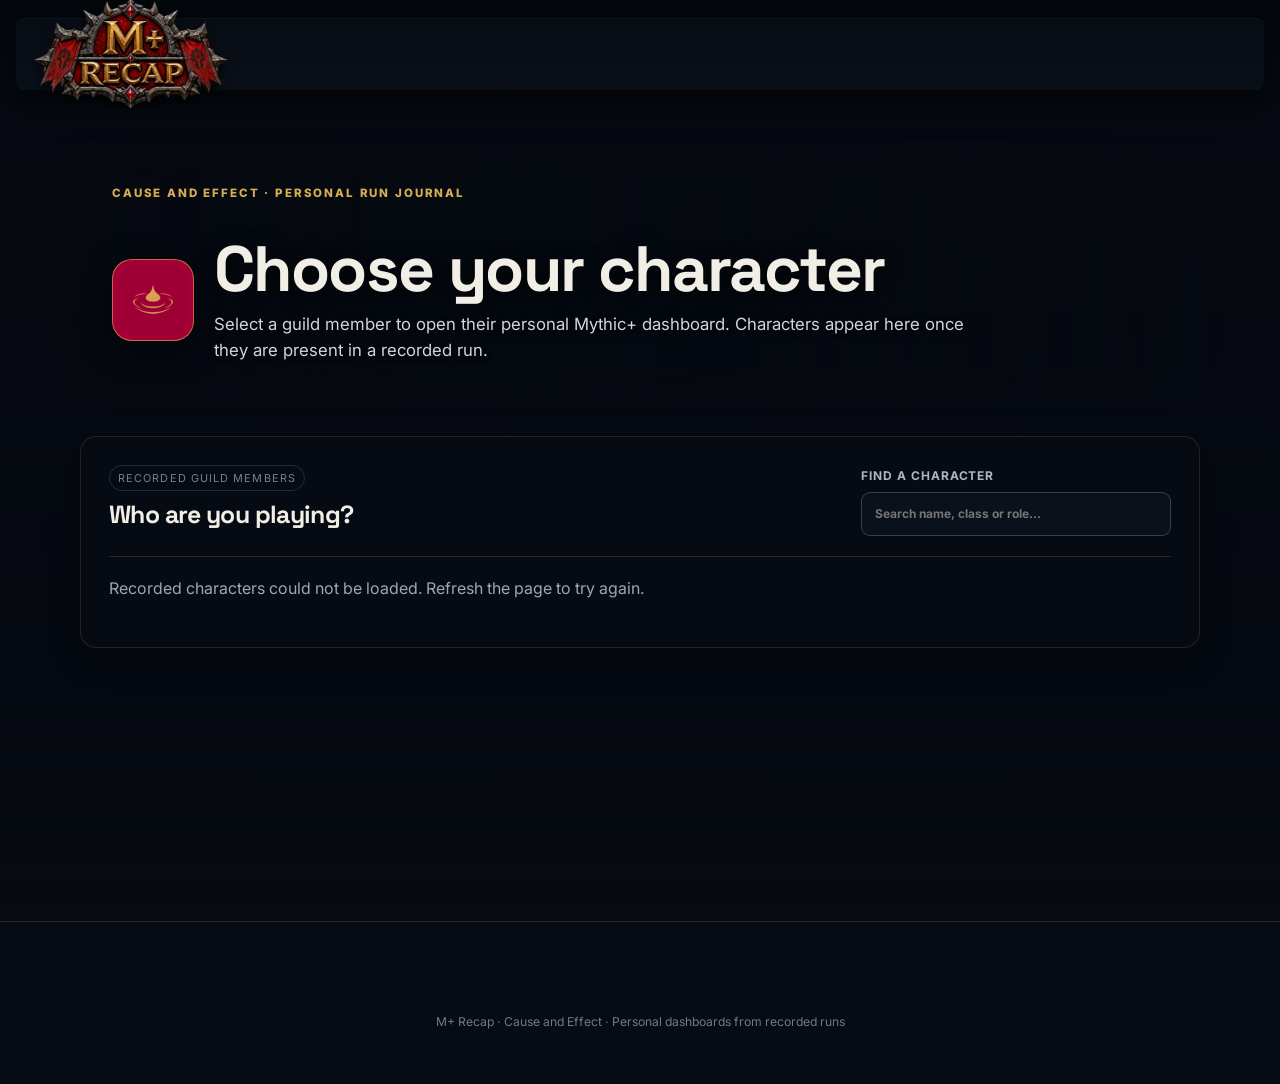
==== commit 10f6074c: "Load corrected integrated selector layout" ====
--- a/index.html
+++ b/index.html
@@ -1,4 +1,4 @@
-<!doctype html><html lang="en"><head><meta charset="utf-8"><meta name="viewport" content="width=device-width,initial-scale=1"><title>Choose your character · M+ Recap</title><link rel="stylesheet" href="styles.css?v=nav-icons-1"><link rel="stylesheet" href="character-select.css?v=7"><link rel="icon" type="image/svg+xml" href="assets/horde-emblem.svg"></head>
+<!doctype html><html lang="en"><head><meta charset="utf-8"><meta name="viewport" content="width=device-width,initial-scale=1"><title>Choose your character · M+ Recap</title><link rel="stylesheet" href="styles.css?v=nav-icons-1"><link rel="stylesheet" href="character-select.css?v=8"><link rel="icon" type="image/svg+xml" href="assets/horde-emblem.svg"></head>
 <body data-page="selector"><div id="siteNav"><nav aria-label="Main navigation"><div class="wrap nav-wrap"><a class="brand" href="index.html" aria-label="M+ Recap character selection"><img class="brand-horde-logo" src="assets/horde-logo.svg" alt="M+ Recap" width="194" height="110"><em>Midnight · Season 2</em></a><div class="navlinks"><a class="active nav-change-character" href="index.html"><img class="nav-destination-icon nav-character-icon" src="assets/horde-emblem.svg" alt="" width="26" height="26">Choose character</a><a href="guild.html"><img class="nav-destination-icon guild-nav-crest" src="assets/guild-crest.svg" alt="" width="26" height="26">Cause and Effect</a></div></div></nav></div>
 <main><div class="wrap selector-wrap"><header class="selector-hero"><div class="eyebrow">CAUSE AND EFFECT · PERSONAL RUN JOURNAL</div><img src="assets/guild-crest.svg" alt="Cause and Effect guild crest" width="82" height="82"><div><h1>Choose your character</h1><p>Select a guild member to open their personal Mythic+ dashboard. Characters appear here once they are present in a recorded run.</p></div></header>
 <section class="selector-panel" aria-labelledby="characterSelectTitle"><div class="selector-panel-heading"><div><span class="section-kicker">RECORDED GUILD MEMBERS</span><h2 id="characterSelectTitle">Who are you playing?</h2></div><label class="selector-search">Find a character<input id="characterSearch" type="search" placeholder="Search name, class or role…" autocomplete="off"></label></div><p class="selector-status" id="characterStatus" role="status">Loading recorded characters…</p><div class="character-select-grid" id="characterSelectGrid"></div></section>
--- a/character-select.css
+++ b/character-select.css
@@ -1 +1 @@
-body[data-page="selector"]:before{background:linear-gradient(180deg,rgba(5,8,17,.38),rgba(5,8,17,.78)),url('https://bnetcmsus-a.akamaihd.net/cms/content_entry_media/AZNVF42KU9BY1756855683235.png') center/cover no-repeat} body[data-page="selector"] #siteNav .navlinks a[href="guild.html"]{display:inline-flex;align-items:center;justify-content:center;gap:8px} .selector-wrap{width:min(1120px,calc(100% - 32px));padding:0 0 34px;background:none;border:0;border-radius:0;box-shadow:none;backdrop-filter:none}.selector-hero{position:relative;isolation:isolate;display:grid;grid-template-columns:auto 1fr;align-items:center;gap:20px;padding:34px 32px;margin-bottom:20px;background:none;border:0;border-radius:0;box-shadow:none}.selector-hero:before{content:"";position:absolute;inset:-16px -24px;z-index:-1;pointer-events:none;background:linear-gradient(90deg,transparent,rgba(5,9,16,.82) 6%,rgba(5,9,16,.68) 60%,transparent);mask-image:linear-gradient(transparent,#000 14%,#000 84%,transparent)}.selector-hero .eyebrow{grid-column:1/-1}.selector-hero>img{padding:5px;border:1px solid #e4bb5e88;border-radius:20px;background:#a50035;box-shadow:0 8px 28px #0008}.selector-hero h1{margin:0 0 8px;font-size:clamp(2.25rem,5vw,4.4rem);text-shadow:0 3px 20px #000b}.selector-hero p{max-width:760px;margin:0;color:#d1d6de;font-size:1.05rem;line-height:1.6;text-shadow:0 1px 6px #000} .selector-panel{margin:38px 0 60px;padding:26px 28px 28px;background:rgba(7,12,20,.88);border:1px solid var(--panel-edge-soft);border-radius:16px;box-shadow:var(--panel-shadow);backdrop-filter:blur(3px)}.selector-panel-heading{display:flex;justify-content:space-between;align-items:end;gap:22px;padding:0 0 20px;border-bottom:1px solid rgba(215,173,82,.18)}.selector-panel-heading h2{margin:5px 0 0}.selector-search{display:grid;gap:6px;color:#aeb6c2;font-size:.75rem;font-weight:700;text-transform:uppercase;letter-spacing:.08em}.selector-search input{width:min(310px,70vw);padding:11px 13px;border:1px solid #34404f;border-radius:9px;background:#0b111a;color:#f5f1e8;font:inherit;text-transform:none;letter-spacing:0}.selector-search input:focus{outline:2px solid #d7ad52;outline-offset:2px}.selector-status{margin:18px 0;color:#9da7b5} .character-select-grid{display:grid;grid-template-columns:1fr;gap:10px}.character-select-card{position:relative;isolation:isolate;display:grid;grid-template-columns:66px minmax(0,1fr) 150px 20px;align-items:center;gap:16px;min-height:96px;padding:14px 18px;border:1px solid #34404f;border-radius:12px;background:linear-gradient(110deg,color-mix(in srgb,var(--class-colour) 7%,#0c131d),rgba(11,17,26,.88));box-shadow:0 6px 18px #0003;color:#f5f1e8;text-decoration:none;overflow:hidden;transition:.18s ease}.character-select-card:before{content:"";position:absolute;inset:0 auto 0 0;width:3px;background:var(--class-colour);opacity:.75;z-index:2}.character-select-card:after{content:"";position:absolute;inset:0;z-index:-1;background:linear-gradient(90deg,rgba(7,12,20,.96) 0%,rgba(7,12,20,.84) 45%,rgba(7,12,20,.3) 100%),var(--class-art) 78% center/cover no-repeat;opacity:.55;transition:opacity .18s ease,transform .3s ease}.character-select-card:hover{transform:translateY(-1px);border-color:color-mix(in srgb,var(--class-colour) 48%,#d7ad52);background-color:color-mix(in srgb,var(--class-colour) 8%,#0c131d);box-shadow:0 10px 24px #0005}.character-select-card:hover:after{opacity:.72;transform:scale(1.015)}.character-select-card:focus-visible{outline:2px solid var(--class-colour);outline-offset:3px}.character-select-card>img{width:62px;height:62px;object-fit:cover;border:2px solid color-mix(in srgb,var(--class-colour) 75%,#d7ad52);border-radius:12px;padding:2px;background:#08101a}.character-select-copy{display:grid;gap:4px;min-width:0}.character-select-copy strong{color:var(--class-colour);font-size:1.18rem;text-shadow:0 1px 8px #000}.character-select-copy span,.character-select-copy small{color:#c2c9d2}.character-select-copy small{text-transform:capitalize}.character-run-count{display:grid;justify-items:end;gap:2px;text-align:right;text-shadow:0 1px 8px #000}.character-run-count>strong{color:#f4cc67;font-size:1.6rem}.character-run-count small{color:#c4cbd4}.character-run-count em{margin-top:4px;color:#86efac;font-size:.68rem;font-style:normal;text-transform:uppercase;letter-spacing:.07em}.character-card-arrow{color:#d7ad52;font-size:1.35rem}.selector-empty{grid-column:1/-1;padding:30px;text-align:center;color:#aab3c0} @media(max-width:780px){.selector-panel-heading{align-items:stretch;flex-direction:column}.selector-search input{width:100%}.selector-hero{padding:24px 14px}.selector-hero:before{inset:-10px 0;background:linear-gradient(90deg,transparent,rgba(5,9,16,.8) 5%,rgba(5,9,16,.55) 90%,transparent)}.selector-panel{margin-top:26px;padding:18px 12px 20px;border-radius:14px}} @media(max-width:520px){.selector-wrap{width:calc(100% - 20px);padding-top:18px}.selector-hero{grid-template-columns:58px 1fr;gap:13px}.selector-hero>img{width:58px;height:58px}.selector-hero h1{font-size:1.85rem}.selector-hero p{grid-column:1/-1;font-size:.92rem}.character-select-card{grid-template-columns:58px minmax(0,1fr) 17px;padding:14px;gap:12px}.character-select-card>img{width:58px;height:58px}.character-run-count{grid-column:2;grid-row:2;display:flex;align-items:center;gap:6px;justify-items:start;text-align:left}.character-run-count>strong{font-size:1rem}.character-run-count em{margin:0}.character-card-arrow{grid-column:3;grid-row:1/3}.selector-panel{margin-top:18px}}
+body[data-page="selector"]:before{background:linear-gradient(180deg,rgba(5,8,17,.38),rgba(5,8,17,.78)),url('https://bnetcmsus-a.akamaihd.net/cms/content_entry_media/AZNVF42KU9BY1756855683235.png') center/cover no-repeat} body[data-page="selector"] #siteNav .navlinks a[href="guild.html"]{display:inline-flex;align-items:center;justify-content:center;gap:8px} body[data-page="selector"] main>.selector-wrap{width:min(1120px,calc(100% - 32px));padding:0 0 34px;background:none;border:0;border-radius:0;box-shadow:none;backdrop-filter:none}.selector-hero{position:relative;isolation:isolate;display:grid;grid-template-columns:auto 1fr;align-items:center;gap:20px;padding:34px 32px;margin-bottom:20px;background:none;border:0;border-radius:0;box-shadow:none}.selector-hero:before{content:"";position:absolute;inset:-16px -24px;z-index:-1;pointer-events:none;background:linear-gradient(90deg,transparent,rgba(5,9,16,.82) 6%,rgba(5,9,16,.68) 60%,transparent);mask-image:linear-gradient(transparent,#000 14%,#000 84%,transparent)}.selector-hero .eyebrow{grid-column:1/-1}.selector-hero>img{padding:5px;border:1px solid #e4bb5e88;border-radius:20px;background:#a50035;box-shadow:0 8px 28px #0008}.selector-hero h1{margin:0 0 8px;font-size:clamp(2.25rem,5vw,4.4rem);text-shadow:0 3px 20px #000b}.selector-hero p{max-width:760px;margin:0;color:#d1d6de;font-size:1.05rem;line-height:1.6;text-shadow:0 1px 6px #000} .selector-panel{margin:38px 0 60px;padding:26px 28px 28px;background:rgba(7,12,20,.88);border:1px solid var(--panel-edge-soft);border-radius:16px;box-shadow:var(--panel-shadow);backdrop-filter:blur(3px)}.selector-panel-heading{display:flex;justify-content:space-between;align-items:end;gap:22px;padding:0 0 20px;border-bottom:1px solid rgba(215,173,82,.18)}.selector-panel-heading h2{margin:5px 0 0}.selector-search{display:grid;gap:6px;color:#aeb6c2;font-size:.75rem;font-weight:700;text-transform:uppercase;letter-spacing:.08em}.selector-search input{width:min(310px,70vw);padding:11px 13px;border:1px solid #34404f;border-radius:9px;background:#0b111a;color:#f5f1e8;font:inherit;text-transform:none;letter-spacing:0}.selector-search input:focus{outline:2px solid #d7ad52;outline-offset:2px}.selector-status{margin:18px 0;color:#9da7b5} .character-select-grid{display:grid;grid-template-columns:1fr;gap:10px}.character-select-card{position:relative;isolation:isolate;display:grid;grid-template-columns:66px minmax(0,1fr) 150px 20px;align-items:center;gap:16px;min-height:96px;padding:14px 18px;border:1px solid #34404f;border-radius:12px;background:linear-gradient(110deg,color-mix(in srgb,var(--class-colour) 7%,#0c131d),rgba(11,17,26,.88));box-shadow:0 6px 18px #0003;color:#f5f1e8;text-decoration:none;overflow:hidden;transition:.18s ease}.character-select-card:before{content:"";position:absolute;inset:0 auto 0 0;width:3px;background:var(--class-colour);opacity:.75;z-index:2}.character-select-card:after{content:"";position:absolute;inset:0;z-index:-1;background:linear-gradient(90deg,rgba(7,12,20,.96) 0%,rgba(7,12,20,.84) 45%,rgba(7,12,20,.3) 100%),var(--class-art) 78% center/cover no-repeat;opacity:.55;transition:opacity .18s ease,transform .3s ease}.character-select-card:hover{transform:translateY(-1px);border-color:color-mix(in srgb,var(--class-colour) 48%,#d7ad52);background-color:color-mix(in srgb,var(--class-colour) 8%,#0c131d);box-shadow:0 10px 24px #0005}.character-select-card:hover:after{opacity:.72;transform:scale(1.015)}.character-select-card:focus-visible{outline:2px solid var(--class-colour);outline-offset:3px}.character-select-card>img{width:62px;height:62px;object-fit:cover;border:2px solid color-mix(in srgb,var(--class-colour) 75%,#d7ad52);border-radius:12px;padding:2px;background:#08101a}.character-select-copy{display:grid;gap:4px;min-width:0}.character-select-copy strong{color:var(--class-colour);font-size:1.18rem;text-shadow:0 1px 8px #000}.character-select-copy span,.character-select-copy small{color:#c2c9d2}.character-select-copy small{text-transform:capitalize}.character-run-count{display:grid;justify-items:end;gap:2px;text-align:right;text-shadow:0 1px 8px #000}.character-run-count>strong{color:#f4cc67;font-size:1.6rem}.character-run-count small{color:#c4cbd4}.character-run-count em{margin-top:4px;color:#86efac;font-size:.68rem;font-style:normal;text-transform:uppercase;letter-spacing:.07em}.character-card-arrow{color:#d7ad52;font-size:1.35rem}.selector-empty{grid-column:1/-1;padding:30px;text-align:center;color:#aab3c0} @media(max-width:780px){.selector-panel-heading{align-items:stretch;flex-direction:column}.selector-search input{width:100%}.selector-hero{padding:24px 14px}.selector-hero:before{inset:-10px 0;background:linear-gradient(90deg,transparent,rgba(5,9,16,.8) 5%,rgba(5,9,16,.55) 90%,transparent)}.selector-panel{margin-top:26px;padding:18px 12px 20px;border-radius:14px}} @media(max-width:520px){body[data-page="selector"] main>.selector-wrap{width:calc(100% - 20px);padding-top:18px}.selector-hero{grid-template-columns:58px 1fr;gap:13px}.selector-hero>img{width:58px;height:58px}.selector-hero h1{font-size:1.85rem}.selector-hero p{grid-column:1/-1;font-size:.92rem}.character-select-card{grid-template-columns:58px minmax(0,1fr) 17px;padding:14px;gap:12px}.character-select-card>img{width:58px;height:58px}.character-run-count{grid-column:2;grid-row:2;display:flex;align-items:center;gap:6px;justify-items:start;text-align:left}.character-run-count>strong{font-size:1rem}.character-run-count em{margin:0}.character-card-arrow{grid-column:3;grid-row:1/3}.selector-panel{margin-top:18px}}
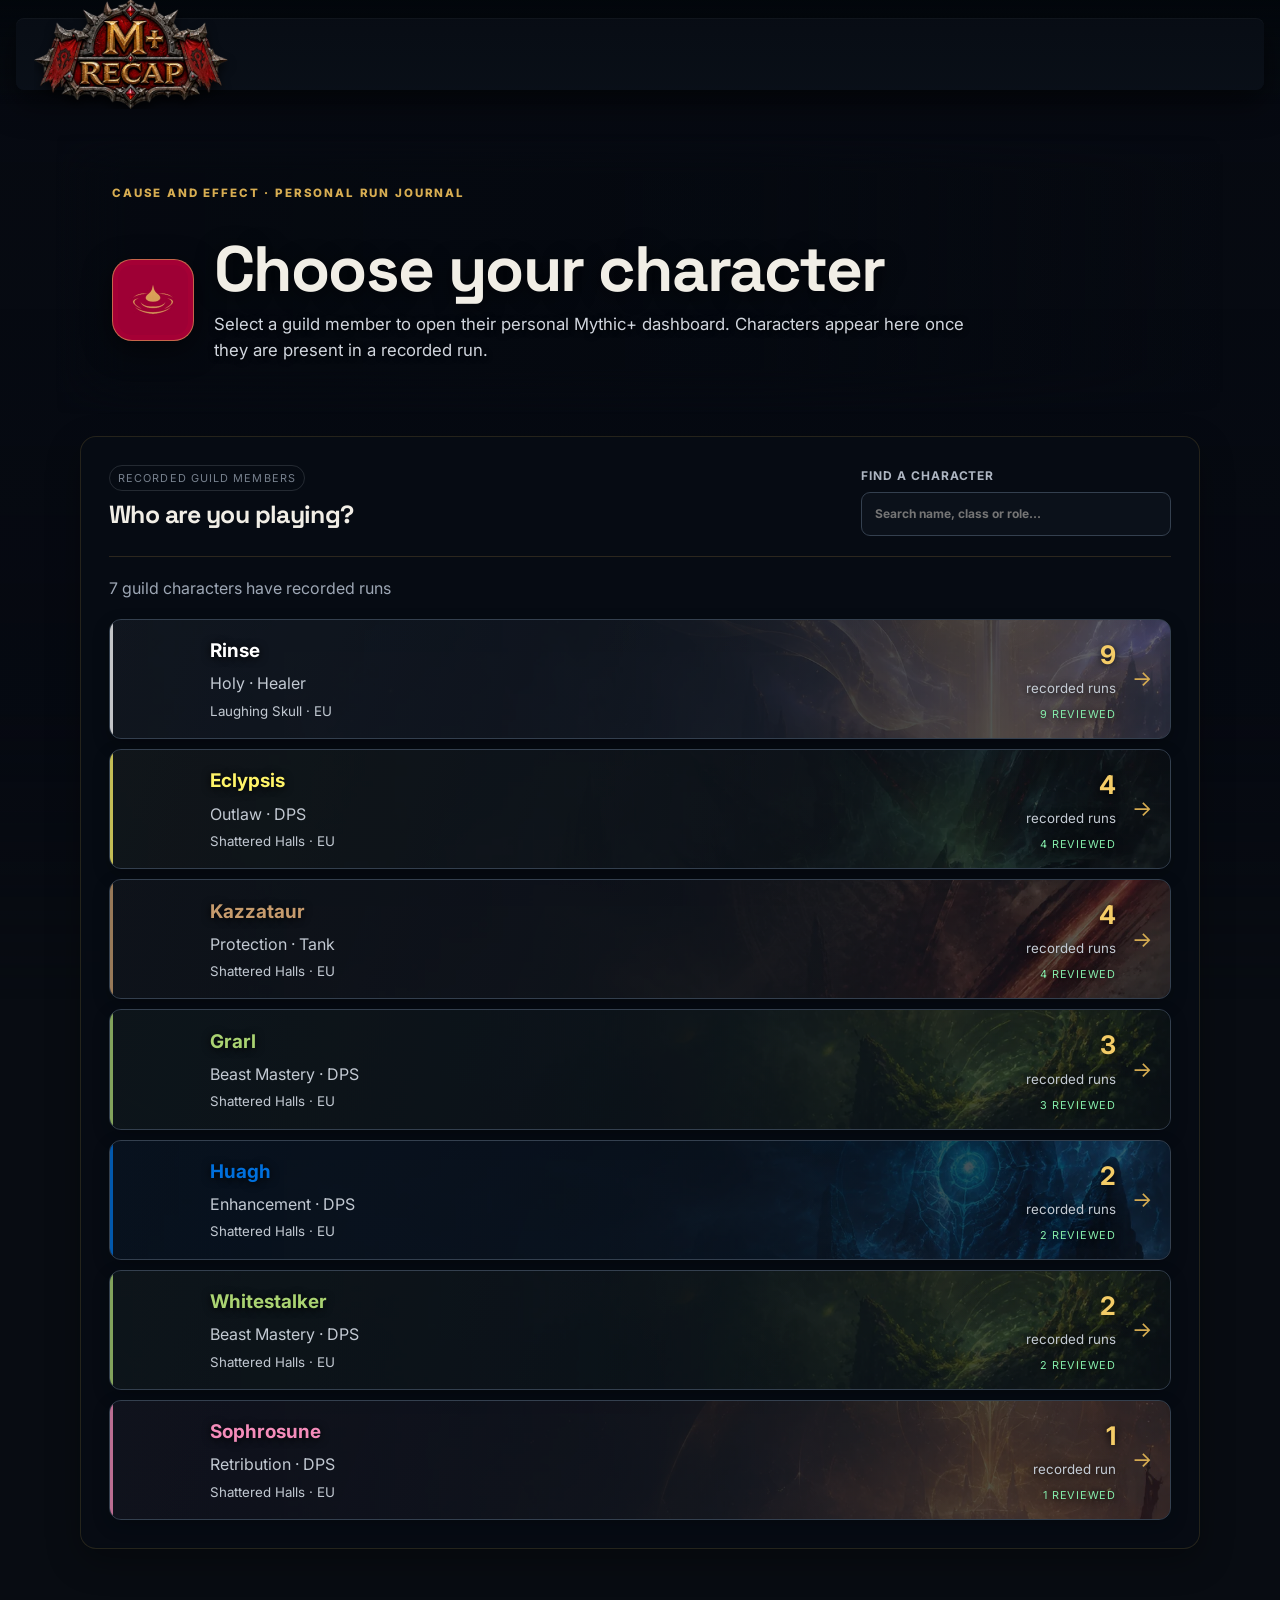
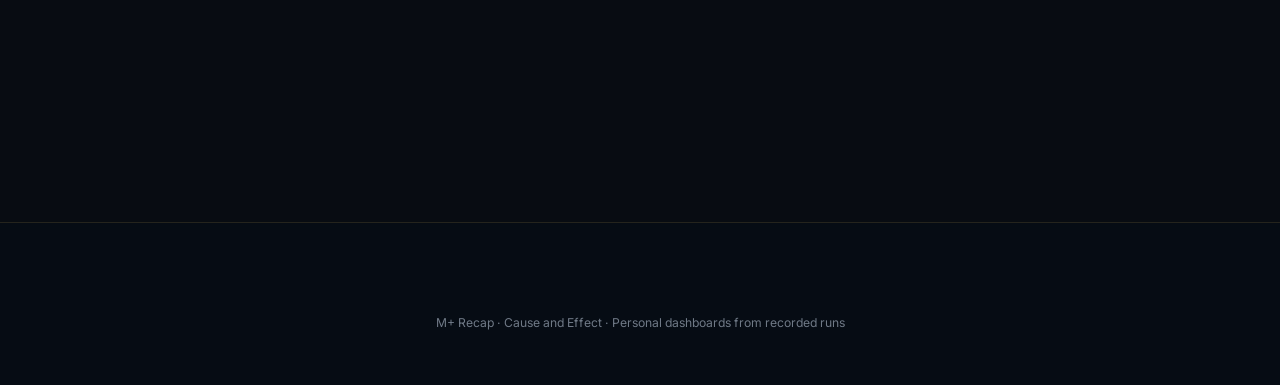
==== commit 4a29675f: "Add shared site footer" ====
--- a/index.html
+++ b/index.html
@@ -1,6 +1,6 @@
-<!doctype html><html lang="en"><head><meta charset="utf-8"><meta name="viewport" content="width=device-width,initial-scale=1"><title>Choose your character · M+ Recap</title><link rel="stylesheet" href="styles.css?v=nav-icons-1"><link rel="stylesheet" href="character-select.css?v=8"><link rel="icon" type="image/svg+xml" href="assets/horde-emblem.svg"></head>
+<!doctype html><html lang="en"><head><meta charset="utf-8"><meta name="viewport" content="width=device-width,initial-scale=1"><title>Choose your character · M+ Recap</title><link rel="stylesheet" href="styles.css?v=site-footer-1"><link rel="stylesheet" href="character-select.css?v=10"><link rel="icon" type="image/svg+xml" href="assets/horde-emblem.svg"></head>
 <body data-page="selector"><div id="siteNav"><nav aria-label="Main navigation"><div class="wrap nav-wrap"><a class="brand" href="index.html" aria-label="M+ Recap character selection"><img class="brand-horde-logo" src="assets/horde-logo.svg" alt="M+ Recap" width="194" height="110"><em>Midnight · Season 2</em></a><div class="navlinks"><a class="active nav-change-character" href="index.html"><img class="nav-destination-icon nav-character-icon" src="assets/horde-emblem.svg" alt="" width="26" height="26">Choose character</a><a href="guild.html"><img class="nav-destination-icon guild-nav-crest" src="assets/guild-crest.svg" alt="" width="26" height="26">Cause and Effect</a></div></div></nav></div>
 <main><div class="wrap selector-wrap"><header class="selector-hero"><div class="eyebrow">CAUSE AND EFFECT · PERSONAL RUN JOURNAL</div><img src="assets/guild-crest.svg" alt="Cause and Effect guild crest" width="82" height="82"><div><h1>Choose your character</h1><p>Select a guild member to open their personal Mythic+ dashboard. Characters appear here once they are present in a recorded run.</p></div></header>
 <section class="selector-panel" aria-labelledby="characterSelectTitle"><div class="selector-panel-heading"><div><span class="section-kicker">RECORDED GUILD MEMBERS</span><h2 id="characterSelectTitle">Who are you playing?</h2></div><label class="selector-search">Find a character<input id="characterSearch" type="search" placeholder="Search name, class or role…" autocomplete="off"></label></div><p class="selector-status" id="characterStatus" role="status">Loading recorded characters…</p><div class="character-select-grid" id="characterSelectGrid"></div></section>
 </div></main><footer><div class="wrap">M+ Recap · Cause and Effect · Personal dashboards from recorded runs</div></footer>
-<script src="character-select.js?v=3"></script><script src="upload-nav.js?v=2"></script></body></html>
+<script src="character-select.js?v=3"></script><script src="upload-nav.js?v=2"></script><script src="site-footer.js?v=1"></script></body></html>
--- a/styles.css
+++ b/styles.css
@@ -539,7 +539,7 @@
 
 .party-utility{margin-bottom:26px}
 .utility-party-grid{display:grid;grid-template-columns:repeat(auto-fit,minmax(290px,1fr));gap:12px}
-.utility-player{border:1px solid var(--border);border-radius:12px;padding:16px;background:rgba(18,24,32,.65)}
+.utility-player{position:relative;overflow:hidden;border:1px solid var(--border);border-radius:12px;padding:16px;background:linear-gradient(90deg,rgba(8,14,22,.96) 0%,rgba(8,14,22,.82) 48%,rgba(8,14,22,.34) 100%),var(--utility-class-art) 78% center/cover no-repeat,rgba(18,24,32,.65)}
 .utility-player header{display:flex;justify-content:space-between;align-items:center;gap:8px}
 .utility-player header>strong{font-size:.8rem;overflow-wrap:anywhere}
 .utility-player-stats{display:grid;grid-template-columns:repeat(4,1fr);gap:8px;margin-top:16px}
@@ -760,7 +760,8 @@
 body[data-page="dashboard"]:before,
 body[data-page="library"]:before,
 body[data-page="guild"]:before,
-body[data-page="insights"]:before{
+body[data-page="insights"]:before,
+body[data-page="run"]:before{
  background:linear-gradient(180deg,rgba(7,8,20,.44),rgba(7,8,20,.68)),url('https://bnetcmsus-a.akamaihd.net/cms/content_entry_media/AZNVF42KU9BY1756855683235.png') center/cover no-repeat;
 }
 
@@ -803,7 +804,7 @@
 .run-row .run-duration.timing-unfinished,.stat-card.timing-unfinished{border-color:#ad777755}
 .timing-in-time .num,.run-row .timing-in-time b,.timing-in-time .label,.run-row .timing-in-time small{color:#8fe3af}
 .timing-over-time .num,.run-row .timing-over-time b,.timing-over-time .label,.run-row .timing-over-time small{color:#ff9c9c}
-.timing-margin{display:block;font-size:.65rem;line-height:1.3;margin-top:3px;color:inherit}
+.timing-label{display:flex;justify-content:center;align-items:baseline;gap:7px}.timing-margin{display:inline;font-size:.65rem;line-height:1.3;margin:0;color:inherit;text-transform:none;letter-spacing:0}
 
 /* Dungeon overview artwork and Rinse's current guild-profile best. */
 .dungeon-card.has-dungeon-art{background-image:linear-gradient(90deg,rgba(8,14,22,.94),rgba(8,14,22,.66)),var(--dungeon-art);background-size:cover;background-position:center}
@@ -874,6 +875,40 @@
  #siteNav .navlinks.is-open{display:grid;animation:nav-menu-in .16s ease-out both}
  #siteNav .navlinks a{width:100%;min-height:44px;padding:11px 13px;text-align:left;justify-content:flex-start;border-radius:7px;font-size:.82rem}
 }
+
+/* Run report masthead follows the same continuous artwork and glass treatment as the guild page. */
+body[data-page="run"] main>.wrap{width:min(1120px,calc(100% - 32px));padding:0 0 34px;background:none;border:0;border-radius:0;box-shadow:none;backdrop-filter:none}
+body[data-page="run"] .run-hero.has-dungeon-art{isolation:isolate;min-height:300px;padding:34px 32px;margin-bottom:20px;border:0;border-radius:0;background-image:none!important;box-shadow:none;overflow:visible}
+body[data-page="run"] .run-hero.has-dungeon-art:before{content:"";position:absolute;inset:-16px -24px;z-index:-1;pointer-events:none;background:linear-gradient(90deg,transparent,rgba(5,9,16,.82) 6%,rgba(5,9,16,.68) 60%,transparent);mask-image:linear-gradient(transparent,#000 14%,#000 84%,transparent)}
+body[data-page="run"] .run-hero.has-dungeon-art h1{text-shadow:0 3px 20px #000b}
+body[data-page="run"] #runStats{position:relative;gap:0;padding:18px 8px;background:linear-gradient(90deg,transparent,rgba(5,9,16,.58) 8%,rgba(5,9,16,.66) 50%,rgba(5,9,16,.58) 92%,transparent)}
+body[data-page="run"] #runStats:after{content:"";position:absolute;left:5%;right:5%;bottom:0;height:1px;background:linear-gradient(90deg,transparent,rgba(216,181,102,.42),transparent)}
+body[data-page="run"] #runStats .stat-card{position:relative;isolation:isolate;padding:16px 18px;border:0;border-radius:0;background:none;box-shadow:none;text-align:center}
+body[data-page="run"] #runStats>.stat-card:not(:first-child){border-left:0}
+body[data-page="run"] #runStats .stat-card:before{content:"";display:block;position:absolute;z-index:2;pointer-events:none;left:0;top:20%;bottom:20%;width:1px;height:auto;background:linear-gradient(transparent,rgba(218,194,142,.32),transparent)}
+body[data-page="run"] #runStats .stat-card:first-child:before{display:none}
+body[data-page="run"] #runStats :is(a,button).stat-card{cursor:pointer}
+body[data-page="run"] #runStats :is(a,button).stat-card .num,body[data-page="run"] #runStats :is(a,button).stat-card .label{opacity:.9;transition:opacity .2s ease,color .2s ease}
+body[data-page="run"] #runStats :is(a,button).stat-card:hover{transform:none;background:none;box-shadow:none;filter:none}
+body[data-page="run"] #runStats :is(a,button).stat-card:hover .num,body[data-page="run"] #runStats :is(a,button).stat-card:hover .label{opacity:1;color:#fff;-webkit-text-fill-color:#fff}
+body[data-page="run"] #runStats :is(a,button).stat-card .label span{display:inline-block;transition:transform .2s ease}
+body[data-page="run"] #runStats :is(a,button).stat-card:hover .label span{color:#fff;transform:translate(3px,-1px)}
+body[data-page="run"] #runStats .boss-kill-stat.complete{text-decoration:none;cursor:pointer}
+body[data-page="run"] #runStats .boss-kill-stat.complete .num,body[data-page="run"] #runStats .boss-kill-stat.complete .label{color:#8fe3af}
+body[data-page="run"] #runStats .boss-kill-stat.complete:hover{background:none;box-shadow:none}
+
+/* Preserve the class artwork on report character cards after shared card styling. */
+body[data-page="run"] .utility-player{isolation:isolate;background:rgba(10,16,25,.7)}
+body[data-page="run"] .utility-player>.utility-card-art{position:absolute;inset:0;z-index:0;pointer-events:none;background:linear-gradient(90deg,rgba(8,14,22,.94) 0%,rgba(8,14,22,.7) 42%,rgba(8,14,22,.12) 100%),var(--utility-class-art) 76% center/cover no-repeat;opacity:.78}
+body[data-page="run"] .utility-player>header,body[data-page="run"] .utility-player>.utility-player-stats,body[data-page="run"] .utility-player>details{position:relative;z-index:1}
+body[data-page="run"] .utility-player summary{transition:color .18s ease}
+body[data-page="run"] .utility-player summary:hover,body[data-page="run"] .utility-player summary:focus-visible{color:#fff}
+
+/* Death-recap player filters share the class-art glass treatment. */
+body[data-page="run"] .recap-party-member{position:relative;isolation:isolate;overflow:hidden;background:rgba(10,16,25,.7)}
+body[data-page="run"] .recap-party-member>.recap-card-art{position:absolute;inset:0;z-index:0;pointer-events:none;background:linear-gradient(90deg,rgba(8,14,22,.93) 0%,rgba(8,14,22,.68) 44%,rgba(8,14,22,.12) 100%),var(--recap-class-art) 76% center/cover no-repeat;opacity:.76}
+body[data-page="run"] .recap-party-member>.recap-player-identity,body[data-page="run"] .recap-party-member>.recap-player-meta{position:relative;z-index:1}
+@media(max-width:650px){body[data-page="run"] main>.wrap{width:calc(100% - 20px)}body[data-page="run"] .run-hero.has-dungeon-art{min-height:240px;padding:24px 14px}body[data-page="run"] .run-hero.has-dungeon-art:before{inset:-10px 0}body[data-page="run"] #runStats{padding:10px 0;row-gap:8px}body[data-page="run"] #runStats .stat-card{padding:12px 6px}body[data-page="run"] #runStats .stat-card:nth-child(3):before{display:none}}
 @media(max-width:560px){
  #siteNav{padding:10px 8px 8px}
  #siteNav nav .wrap{padding:0 12px;gap:10px}
--- a/character-select.css
+++ b/character-select.css
@@ -1 +1 @@
-body[data-page="selector"]:before{background:linear-gradient(180deg,rgba(5,8,17,.38),rgba(5,8,17,.78)),url('https://bnetcmsus-a.akamaihd.net/cms/content_entry_media/AZNVF42KU9BY1756855683235.png') center/cover no-repeat} body[data-page="selector"] #siteNav .navlinks a[href="guild.html"]{display:inline-flex;align-items:center;justify-content:center;gap:8px} body[data-page="selector"] main>.selector-wrap{width:min(1120px,calc(100% - 32px));padding:0 0 34px;background:none;border:0;border-radius:0;box-shadow:none;backdrop-filter:none}.selector-hero{position:relative;isolation:isolate;display:grid;grid-template-columns:auto 1fr;align-items:center;gap:20px;padding:34px 32px;margin-bottom:20px;background:none;border:0;border-radius:0;box-shadow:none}.selector-hero:before{content:"";position:absolute;inset:-16px -24px;z-index:-1;pointer-events:none;background:linear-gradient(90deg,transparent,rgba(5,9,16,.82) 6%,rgba(5,9,16,.68) 60%,transparent);mask-image:linear-gradient(transparent,#000 14%,#000 84%,transparent)}.selector-hero .eyebrow{grid-column:1/-1}.selector-hero>img{padding:5px;border:1px solid #e4bb5e88;border-radius:20px;background:#a50035;box-shadow:0 8px 28px #0008}.selector-hero h1{margin:0 0 8px;font-size:clamp(2.25rem,5vw,4.4rem);text-shadow:0 3px 20px #000b}.selector-hero p{max-width:760px;margin:0;color:#d1d6de;font-size:1.05rem;line-height:1.6;text-shadow:0 1px 6px #000} .selector-panel{margin:38px 0 60px;padding:26px 28px 28px;background:rgba(7,12,20,.88);border:1px solid var(--panel-edge-soft);border-radius:16px;box-shadow:var(--panel-shadow);backdrop-filter:blur(3px)}.selector-panel-heading{display:flex;justify-content:space-between;align-items:end;gap:22px;padding:0 0 20px;border-bottom:1px solid rgba(215,173,82,.18)}.selector-panel-heading h2{margin:5px 0 0}.selector-search{display:grid;gap:6px;color:#aeb6c2;font-size:.75rem;font-weight:700;text-transform:uppercase;letter-spacing:.08em}.selector-search input{width:min(310px,70vw);padding:11px 13px;border:1px solid #34404f;border-radius:9px;background:#0b111a;color:#f5f1e8;font:inherit;text-transform:none;letter-spacing:0}.selector-search input:focus{outline:2px solid #d7ad52;outline-offset:2px}.selector-status{margin:18px 0;color:#9da7b5} .character-select-grid{display:grid;grid-template-columns:1fr;gap:10px}.character-select-card{position:relative;isolation:isolate;display:grid;grid-template-columns:66px minmax(0,1fr) 150px 20px;align-items:center;gap:16px;min-height:96px;padding:14px 18px;border:1px solid #34404f;border-radius:12px;background:linear-gradient(110deg,color-mix(in srgb,var(--class-colour) 7%,#0c131d),rgba(11,17,26,.88));box-shadow:0 6px 18px #0003;color:#f5f1e8;text-decoration:none;overflow:hidden;transition:.18s ease}.character-select-card:before{content:"";position:absolute;inset:0 auto 0 0;width:3px;background:var(--class-colour);opacity:.75;z-index:2}.character-select-card:after{content:"";position:absolute;inset:0;z-index:-1;background:linear-gradient(90deg,rgba(7,12,20,.96) 0%,rgba(7,12,20,.84) 45%,rgba(7,12,20,.3) 100%),var(--class-art) 78% center/cover no-repeat;opacity:.55;transition:opacity .18s ease,transform .3s ease}.character-select-card:hover{transform:translateY(-1px);border-color:color-mix(in srgb,var(--class-colour) 48%,#d7ad52);background-color:color-mix(in srgb,var(--class-colour) 8%,#0c131d);box-shadow:0 10px 24px #0005}.character-select-card:hover:after{opacity:.72;transform:scale(1.015)}.character-select-card:focus-visible{outline:2px solid var(--class-colour);outline-offset:3px}.character-select-card>img{width:62px;height:62px;object-fit:cover;border:2px solid color-mix(in srgb,var(--class-colour) 75%,#d7ad52);border-radius:12px;padding:2px;background:#08101a}.character-select-copy{display:grid;gap:4px;min-width:0}.character-select-copy strong{color:var(--class-colour);font-size:1.18rem;text-shadow:0 1px 8px #000}.character-select-copy span,.character-select-copy small{color:#c2c9d2}.character-select-copy small{text-transform:capitalize}.character-run-count{display:grid;justify-items:end;gap:2px;text-align:right;text-shadow:0 1px 8px #000}.character-run-count>strong{color:#f4cc67;font-size:1.6rem}.character-run-count small{color:#c4cbd4}.character-run-count em{margin-top:4px;color:#86efac;font-size:.68rem;font-style:normal;text-transform:uppercase;letter-spacing:.07em}.character-card-arrow{color:#d7ad52;font-size:1.35rem}.selector-empty{grid-column:1/-1;padding:30px;text-align:center;color:#aab3c0} @media(max-width:780px){.selector-panel-heading{align-items:stretch;flex-direction:column}.selector-search input{width:100%}.selector-hero{padding:24px 14px}.selector-hero:before{inset:-10px 0;background:linear-gradient(90deg,transparent,rgba(5,9,16,.8) 5%,rgba(5,9,16,.55) 90%,transparent)}.selector-panel{margin-top:26px;padding:18px 12px 20px;border-radius:14px}} @media(max-width:520px){body[data-page="selector"] main>.selector-wrap{width:calc(100% - 20px);padding-top:18px}.selector-hero{grid-template-columns:58px 1fr;gap:13px}.selector-hero>img{width:58px;height:58px}.selector-hero h1{font-size:1.85rem}.selector-hero p{grid-column:1/-1;font-size:.92rem}.character-select-card{grid-template-columns:58px minmax(0,1fr) 17px;padding:14px;gap:12px}.character-select-card>img{width:58px;height:58px}.character-run-count{grid-column:2;grid-row:2;display:flex;align-items:center;gap:6px;justify-items:start;text-align:left}.character-run-count>strong{font-size:1rem}.character-run-count em{margin:0}.character-card-arrow{grid-column:3;grid-row:1/3}.selector-panel{margin-top:18px}}
+body[data-page="selector"]:before{background:linear-gradient(180deg,rgba(5,8,17,.38),rgba(5,8,17,.78)),url('https://bnetcmsus-a.akamaihd.net/cms/content_entry_media/AZNVF42KU9BY1756855683235.png') center/cover no-repeat}body[data-page="selector"] #siteNav .navlinks a[href="guild.html"]{display:inline-flex;align-items:center;justify-content:center;gap:8px}body[data-page="selector"] main>.selector-wrap{width:min(1120px,calc(100% - 32px));padding:0 0 34px;background:none;border:0;border-radius:0;box-shadow:none;backdrop-filter:none}.selector-hero{position:relative;isolation:isolate;display:grid;grid-template-columns:auto 1fr;align-items:center;gap:20px;padding:34px 32px;margin-bottom:20px;background:none;border:0;border-radius:0;box-shadow:none}.selector-hero:before{content:"";position:absolute;inset:-16px -24px;z-index:-1;pointer-events:none;background:linear-gradient(90deg,transparent,rgba(5,9,16,.82) 6%,rgba(5,9,16,.68) 60%,transparent);mask-image:linear-gradient(transparent,#000 14%,#000 84%,transparent)}.selector-hero .eyebrow{grid-column:1/-1}.selector-hero>img{padding:5px;border:1px solid #e4bb5e88;border-radius:20px;background:#a50035;box-shadow:0 8px 28px #0008}.selector-hero h1{margin:0 0 8px;font-size:clamp(2.25rem,5vw,4.4rem);text-shadow:0 3px 20px #000b}.selector-hero p{max-width:760px;margin:0;color:#d1d6de;font-size:1.05rem;line-height:1.6;text-shadow:0 1px 6px #000}.selector-panel{margin:38px 0 60px;padding:26px 28px 28px;background:rgba(7,12,20,.88);border:1px solid var(--panel-edge-soft);border-radius:16px;box-shadow:var(--panel-shadow);backdrop-filter:blur(3px)}.selector-panel-heading{display:flex;justify-content:space-between;align-items:end;gap:22px;padding:0 0 20px;border-bottom:1px solid rgba(215,173,82,.18)}.selector-panel-heading h2{margin:5px 0 0}.selector-search{display:grid;gap:6px;color:#aeb6c2;font-size:.75rem;font-weight:700;text-transform:uppercase;letter-spacing:.08em}.selector-search input{width:min(310px,70vw);padding:11px 13px;border:1px solid #34404f;border-radius:9px;background:#0b111a;color:#f5f1e8;font:inherit;text-transform:none;letter-spacing:0}.selector-search input:focus{outline:2px solid #d7ad52;outline-offset:2px}.selector-status{margin:18px 0;color:#9da7b5}.character-select-grid{display:grid;grid-template-columns:1fr;gap:10px}.character-select-card{position:relative;isolation:isolate;display:grid;grid-template-columns:66px minmax(0,1fr) 150px 20px;align-items:center;gap:16px;min-height:96px;padding:14px 18px;border:1px solid #34404f;border-radius:12px;background:linear-gradient(110deg,color-mix(in srgb,var(--class-colour) 7%,#0c131d),rgba(11,17,26,.88));box-shadow:0 6px 18px #0003;color:#f5f1e8;text-decoration:none;overflow:hidden;transition:.18s ease}.character-select-card:before{content:"";position:absolute;inset:0 auto 0 0;width:3px;background:var(--class-colour);opacity:.75;z-index:2}.character-select-card:after{content:"";position:absolute;inset:0;z-index:-1;background:linear-gradient(90deg,rgba(7,12,20,.96) 0%,rgba(7,12,20,.84) 45%,rgba(7,12,20,.3) 100%),var(--class-art) 78% center/cover no-repeat;opacity:.55;transition:opacity .18s ease,transform .3s ease}.character-select-card:hover{transform:translateY(-1px);border-color:color-mix(in srgb,var(--class-colour) 48%,#d7ad52);background-color:color-mix(in srgb,var(--class-colour) 8%,#0c131d);box-shadow:0 10px 24px #0005}.character-select-card:hover:after{opacity:.72;transform:scale(1.015)}.character-select-card:focus-visible{outline:2px solid var(--class-colour);outline-offset:3px}.character-select-card>img{width:62px;height:62px;object-fit:cover;border:2px solid color-mix(in srgb,var(--class-colour) 75%,#d7ad52);border-radius:12px;padding:2px;background:#08101a}.character-select-copy{display:grid;gap:4px;min-width:0}.character-select-copy strong{color:var(--class-colour);font-size:1.18rem;text-shadow:0 1px 8px #000}.character-select-copy span,.character-select-copy small{color:#c2c9d2}.character-select-copy small{text-transform:capitalize}.character-run-count{display:grid;justify-items:end;gap:2px;text-align:right;text-shadow:0 1px 8px #000}.character-run-count>strong{color:#f4cc67;font-size:1.6rem}.character-run-count small{color:#c4cbd4}.character-run-count em{margin-top:4px;color:#86efac;font-size:.68rem;font-style:normal;text-transform:uppercase;letter-spacing:.07em}.character-card-arrow{color:#d7ad52;font-size:1.35rem}.selector-empty{grid-column:1/-1;padding:30px;text-align:center;color:#aab3c0}@media(max-width:780px){.selector-panel-heading{align-items:stretch;flex-direction:column}.selector-search input{width:100%}.selector-hero{padding:24px 14px}.selector-hero:before{inset:-10px 0;background:linear-gradient(90deg,transparent,rgba(5,9,16,.8) 5%,rgba(5,9,16,.55) 90%,transparent)}.selector-panel{margin-top:26px;padding:18px 12px 20px;border-radius:14px}}@media(max-width:520px){body[data-page="selector"] main>.selector-wrap{width:calc(100% - 20px);padding-top:18px}.selector-hero{grid-template-columns:58px 1fr;gap:13px}.selector-hero>img{width:58px;height:58px}.selector-hero h1{font-size:1.85rem}.selector-hero p{grid-column:1/-1;font-size:.92rem}.character-select-card{grid-template-columns:58px minmax(0,1fr) 17px;padding:14px;gap:12px}.character-select-card>img{width:58px;height:58px}.character-run-count{grid-column:2;grid-row:2;display:flex;align-items:center;gap:6px;justify-items:start;text-align:left}.character-run-count>strong{font-size:1rem}.character-run-count em{margin:0}.character-card-arrow{grid-column:3;grid-row:1/3}.selector-panel{margin-top:18px}}
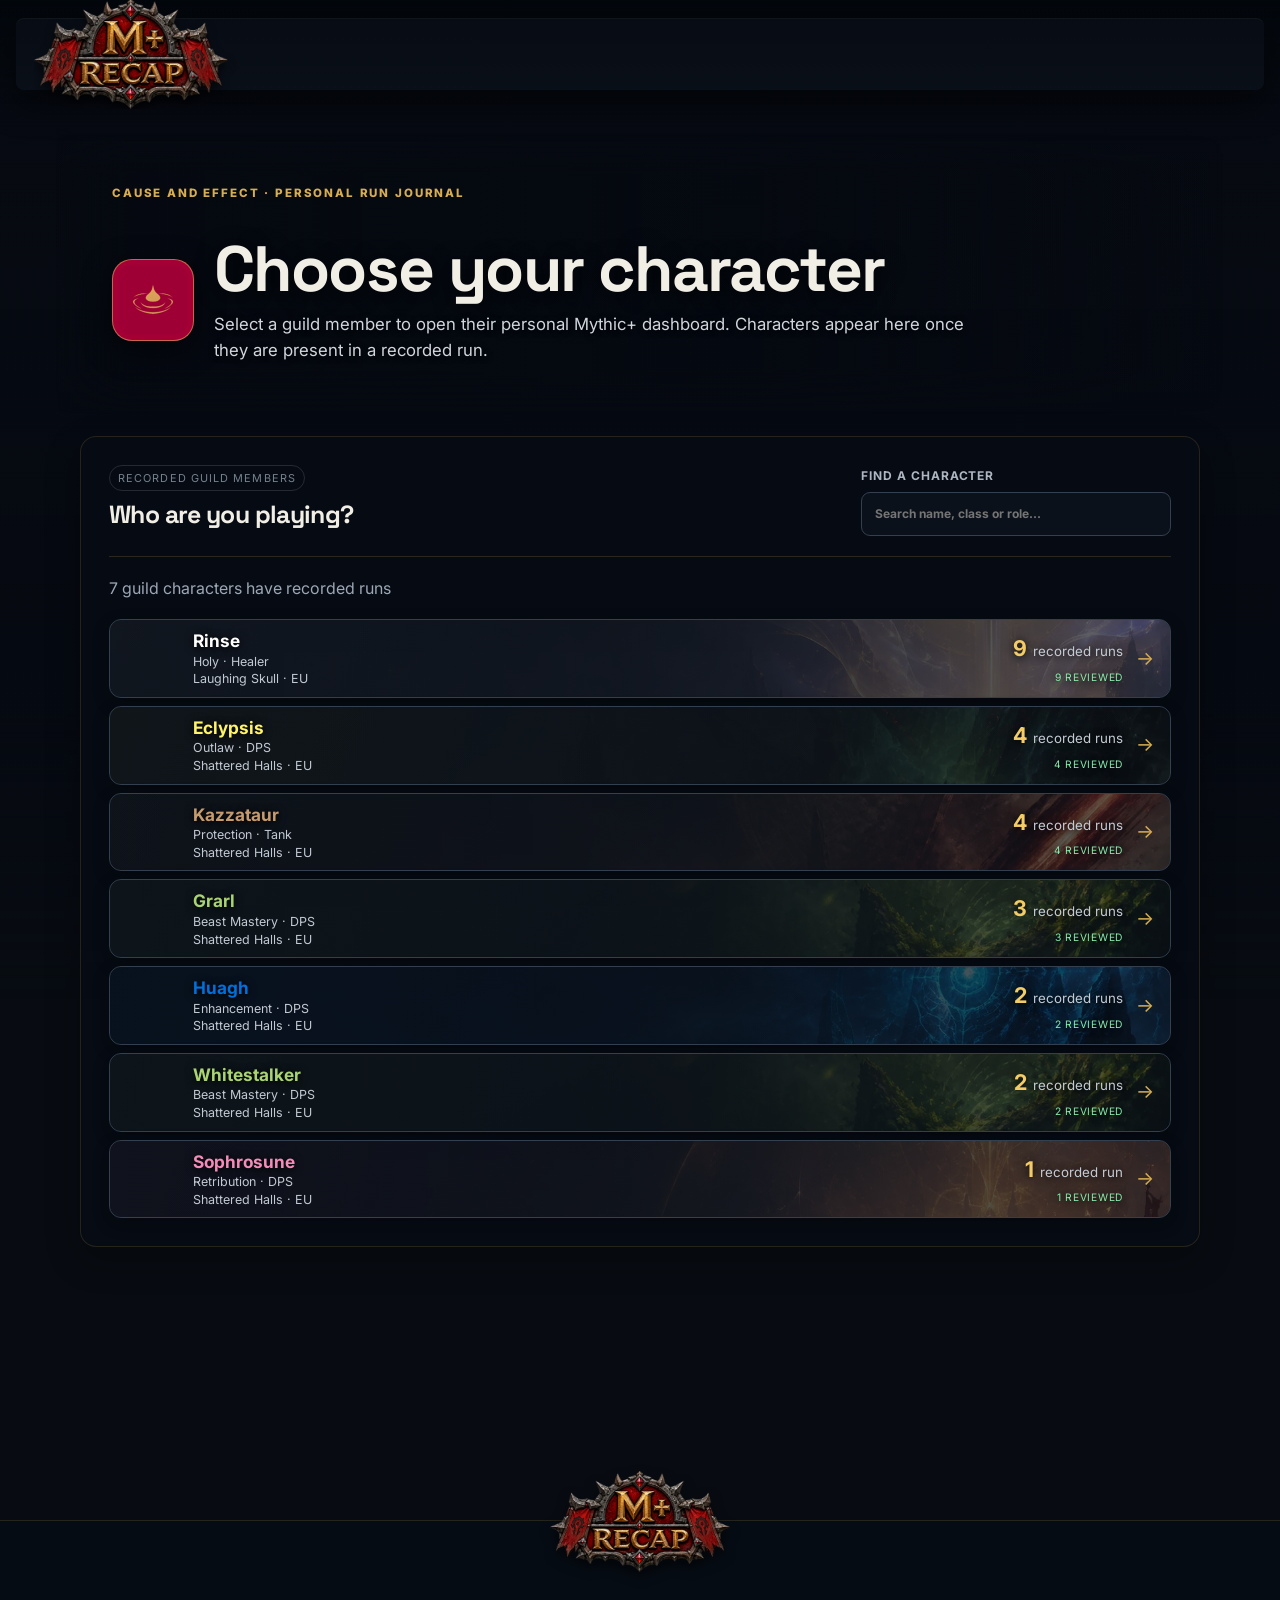
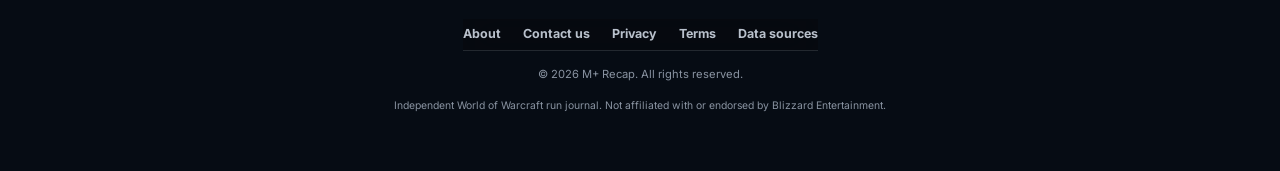
==== commit 56b001f2: "Refresh compact character card styles" ====
--- a/index.html
+++ b/index.html
@@ -1,4 +1,4 @@
-<!doctype html><html lang="en"><head><meta charset="utf-8"><meta name="viewport" content="width=device-width,initial-scale=1"><title>Choose your character · M+ Recap</title><link rel="stylesheet" href="styles.css?v=site-footer-1"><link rel="stylesheet" href="character-select.css?v=10"><link rel="icon" type="image/svg+xml" href="assets/horde-emblem.svg"></head>
+<!doctype html><html lang="en"><head><meta charset="utf-8"><meta name="viewport" content="width=device-width,initial-scale=1"><title>Choose your character · M+ Recap</title><link rel="stylesheet" href="styles.css?v=site-footer-1"><link rel="stylesheet" href="character-select.css?v=11"><link rel="icon" type="image/svg+xml" href="assets/horde-emblem.svg"></head>
 <body data-page="selector"><div id="siteNav"><nav aria-label="Main navigation"><div class="wrap nav-wrap"><a class="brand" href="index.html" aria-label="M+ Recap character selection"><img class="brand-horde-logo" src="assets/horde-logo.svg" alt="M+ Recap" width="194" height="110"><em>Midnight · Season 2</em></a><div class="navlinks"><a class="active nav-change-character" href="index.html"><img class="nav-destination-icon nav-character-icon" src="assets/horde-emblem.svg" alt="" width="26" height="26">Choose character</a><a href="guild.html"><img class="nav-destination-icon guild-nav-crest" src="assets/guild-crest.svg" alt="" width="26" height="26">Cause and Effect</a></div></div></nav></div>
 <main><div class="wrap selector-wrap"><header class="selector-hero"><div class="eyebrow">CAUSE AND EFFECT · PERSONAL RUN JOURNAL</div><img src="assets/guild-crest.svg" alt="Cause and Effect guild crest" width="82" height="82"><div><h1>Choose your character</h1><p>Select a guild member to open their personal Mythic+ dashboard. Characters appear here once they are present in a recorded run.</p></div></header>
 <section class="selector-panel" aria-labelledby="characterSelectTitle"><div class="selector-panel-heading"><div><span class="section-kicker">RECORDED GUILD MEMBERS</span><h2 id="characterSelectTitle">Who are you playing?</h2></div><label class="selector-search">Find a character<input id="characterSearch" type="search" placeholder="Search name, class or role…" autocomplete="off"></label></div><p class="selector-status" id="characterStatus" role="status">Loading recorded characters…</p><div class="character-select-grid" id="characterSelectGrid"></div></section>
--- a/styles.css
+++ b/styles.css
@@ -908,6 +908,17 @@
 body[data-page="run"] .recap-party-member{position:relative;isolation:isolate;overflow:hidden;background:rgba(10,16,25,.7)}
 body[data-page="run"] .recap-party-member>.recap-card-art{position:absolute;inset:0;z-index:0;pointer-events:none;background:linear-gradient(90deg,rgba(8,14,22,.93) 0%,rgba(8,14,22,.68) 44%,rgba(8,14,22,.12) 100%),var(--recap-class-art) 76% center/cover no-repeat;opacity:.76}
 body[data-page="run"] .recap-party-member>.recap-player-identity,body[data-page="run"] .recap-party-member>.recap-player-meta{position:relative;z-index:1}
+
+/* Shared public-site footer. */
+footer .site-footer-wrap{display:grid;grid-template-columns:1fr;justify-items:center;gap:15px;min-height:190px;padding:70px 20px 30px}
+footer .site-footer-wrap .footer-horde-logo{top:0}
+.footer-links{display:flex;align-items:center;justify-content:center;flex-wrap:wrap;gap:8px 22px}
+.footer-links a{position:relative;padding:5px 0;color:#b9c1cc;font-size:.78rem;font-weight:700;text-decoration:none;transition:color .18s ease}
+.footer-links a:after{content:"";position:absolute;left:50%;right:50%;bottom:0;height:1px;background:var(--gold);transition:left .18s ease,right .18s ease}
+.footer-links a:hover,.footer-links a:focus-visible{color:#fff}.footer-links a:hover:after,.footer-links a:focus-visible:after{left:0;right:0}
+.footer-copy,.footer-note{margin:0;color:#8993a1;font-size:.7rem;line-height:1.5;text-align:center}.footer-note{max-width:680px;font-size:.65rem}
+.upload-page{padding-top:34px}.upload-intro{margin-bottom:22px}.upload-panel .hero-actions{margin-bottom:0}.upload-panel .import-status strong{color:#f0cf7a}.upload-panel .import-status span{line-height:1.5}.import-note{margin-top:0;border-color:rgba(215,173,82,.22)}.import-note p{max-width:760px;line-height:1.65}.navlinks .nav-upload{white-space:nowrap}
+@media(max-width:650px){footer .site-footer-wrap{padding:62px 14px 26px;gap:13px}.footer-links{gap:6px 16px}.footer-links a{font-size:.74rem}}
 @media(max-width:650px){body[data-page="run"] main>.wrap{width:calc(100% - 20px)}body[data-page="run"] .run-hero.has-dungeon-art{min-height:240px;padding:24px 14px}body[data-page="run"] .run-hero.has-dungeon-art:before{inset:-10px 0}body[data-page="run"] #runStats{padding:10px 0;row-gap:8px}body[data-page="run"] #runStats .stat-card{padding:12px 6px}body[data-page="run"] #runStats .stat-card:nth-child(3):before{display:none}}
 @media(max-width:560px){
  #siteNav{padding:10px 8px 8px}
--- a/character-select.css
+++ b/character-select.css
@@ -1 +1,15 @@
 body[data-page="selector"]:before{background:linear-gradient(180deg,rgba(5,8,17,.38),rgba(5,8,17,.78)),url('https://bnetcmsus-a.akamaihd.net/cms/content_entry_media/AZNVF42KU9BY1756855683235.png') center/cover no-repeat}body[data-page="selector"] #siteNav .navlinks a[href="guild.html"]{display:inline-flex;align-items:center;justify-content:center;gap:8px}body[data-page="selector"] main>.selector-wrap{width:min(1120px,calc(100% - 32px));padding:0 0 34px;background:none;border:0;border-radius:0;box-shadow:none;backdrop-filter:none}.selector-hero{position:relative;isolation:isolate;display:grid;grid-template-columns:auto 1fr;align-items:center;gap:20px;padding:34px 32px;margin-bottom:20px;background:none;border:0;border-radius:0;box-shadow:none}.selector-hero:before{content:"";position:absolute;inset:-16px -24px;z-index:-1;pointer-events:none;background:linear-gradient(90deg,transparent,rgba(5,9,16,.82) 6%,rgba(5,9,16,.68) 60%,transparent);mask-image:linear-gradient(transparent,#000 14%,#000 84%,transparent)}.selector-hero .eyebrow{grid-column:1/-1}.selector-hero>img{padding:5px;border:1px solid #e4bb5e88;border-radius:20px;background:#a50035;box-shadow:0 8px 28px #0008}.selector-hero h1{margin:0 0 8px;font-size:clamp(2.25rem,5vw,4.4rem);text-shadow:0 3px 20px #000b}.selector-hero p{max-width:760px;margin:0;color:#d1d6de;font-size:1.05rem;line-height:1.6;text-shadow:0 1px 6px #000}.selector-panel{margin:38px 0 60px;padding:26px 28px 28px;background:rgba(7,12,20,.88);border:1px solid var(--panel-edge-soft);border-radius:16px;box-shadow:var(--panel-shadow);backdrop-filter:blur(3px)}.selector-panel-heading{display:flex;justify-content:space-between;align-items:end;gap:22px;padding:0 0 20px;border-bottom:1px solid rgba(215,173,82,.18)}.selector-panel-heading h2{margin:5px 0 0}.selector-search{display:grid;gap:6px;color:#aeb6c2;font-size:.75rem;font-weight:700;text-transform:uppercase;letter-spacing:.08em}.selector-search input{width:min(310px,70vw);padding:11px 13px;border:1px solid #34404f;border-radius:9px;background:#0b111a;color:#f5f1e8;font:inherit;text-transform:none;letter-spacing:0}.selector-search input:focus{outline:2px solid #d7ad52;outline-offset:2px}.selector-status{margin:18px 0;color:#9da7b5}.character-select-grid{display:grid;grid-template-columns:1fr;gap:10px}.character-select-card{position:relative;isolation:isolate;display:grid;grid-template-columns:66px minmax(0,1fr) 150px 20px;align-items:center;gap:16px;min-height:96px;padding:14px 18px;border:1px solid #34404f;border-radius:12px;background:linear-gradient(110deg,color-mix(in srgb,var(--class-colour) 7%,#0c131d),rgba(11,17,26,.88));box-shadow:0 6px 18px #0003;color:#f5f1e8;text-decoration:none;overflow:hidden;transition:.18s ease}.character-select-card:before{content:"";position:absolute;inset:0 auto 0 0;width:3px;background:var(--class-colour);opacity:.75;z-index:2}.character-select-card:after{content:"";position:absolute;inset:0;z-index:-1;background:linear-gradient(90deg,rgba(7,12,20,.96) 0%,rgba(7,12,20,.84) 45%,rgba(7,12,20,.3) 100%),var(--class-art) 78% center/cover no-repeat;opacity:.55;transition:opacity .18s ease,transform .3s ease}.character-select-card:hover{transform:translateY(-1px);border-color:color-mix(in srgb,var(--class-colour) 48%,#d7ad52);background-color:color-mix(in srgb,var(--class-colour) 8%,#0c131d);box-shadow:0 10px 24px #0005}.character-select-card:hover:after{opacity:.72;transform:scale(1.015)}.character-select-card:focus-visible{outline:2px solid var(--class-colour);outline-offset:3px}.character-select-card>img{width:62px;height:62px;object-fit:cover;border:2px solid color-mix(in srgb,var(--class-colour) 75%,#d7ad52);border-radius:12px;padding:2px;background:#08101a}.character-select-copy{display:grid;gap:4px;min-width:0}.character-select-copy strong{color:var(--class-colour);font-size:1.18rem;text-shadow:0 1px 8px #000}.character-select-copy span,.character-select-copy small{color:#c2c9d2}.character-select-copy small{text-transform:capitalize}.character-run-count{display:grid;justify-items:end;gap:2px;text-align:right;text-shadow:0 1px 8px #000}.character-run-count>strong{color:#f4cc67;font-size:1.6rem}.character-run-count small{color:#c4cbd4}.character-run-count em{margin-top:4px;color:#86efac;font-size:.68rem;font-style:normal;text-transform:uppercase;letter-spacing:.07em}.character-card-arrow{color:#d7ad52;font-size:1.35rem}.selector-empty{grid-column:1/-1;padding:30px;text-align:center;color:#aab3c0}@media(max-width:780px){.selector-panel-heading{align-items:stretch;flex-direction:column}.selector-search input{width:100%}.selector-hero{padding:24px 14px}.selector-hero:before{inset:-10px 0;background:linear-gradient(90deg,transparent,rgba(5,9,16,.8) 5%,rgba(5,9,16,.55) 90%,transparent)}.selector-panel{margin-top:26px;padding:18px 12px 20px;border-radius:14px}}@media(max-width:520px){body[data-page="selector"] main>.selector-wrap{width:calc(100% - 20px);padding-top:18px}.selector-hero{grid-template-columns:58px 1fr;gap:13px}.selector-hero>img{width:58px;height:58px}.selector-hero h1{font-size:1.85rem}.selector-hero p{grid-column:1/-1;font-size:.92rem}.character-select-card{grid-template-columns:58px minmax(0,1fr) 17px;padding:14px;gap:12px}.character-select-card>img{width:58px;height:58px}.character-run-count{grid-column:2;grid-row:2;display:flex;align-items:center;gap:6px;justify-items:start;text-align:left}.character-run-count>strong{font-size:1rem}.character-run-count em{margin:0}.character-card-arrow{grid-column:3;grid-row:1/3}.selector-panel{margin-top:18px}}
+/* Compact character rows without the decorative class-colour side rail. */
+.character-select-card:before{content:none}
+@media(min-width:521px){
+ .character-select-grid{gap:8px}
+ .character-select-card{grid-template-columns:54px minmax(0,1fr) 140px 18px;gap:13px;min-height:76px;padding:10px 16px}
+ .character-select-card>img{width:50px;height:50px;border-radius:10px}
+ .character-select-copy{gap:2px;line-height:1.25}
+ .character-select-copy strong{font-size:1.08rem}
+ .character-select-copy span,.character-select-copy small{font-size:.78rem}
+ .character-run-count{grid-template-columns:auto auto;align-items:baseline;justify-content:end;gap:2px 6px}
+ .character-run-count>strong{font-size:1.35rem}
+ .character-run-count em{grid-column:1/-1;margin-top:0;font-size:.64rem}
+ .character-card-arrow{font-size:1.2rem}
+}
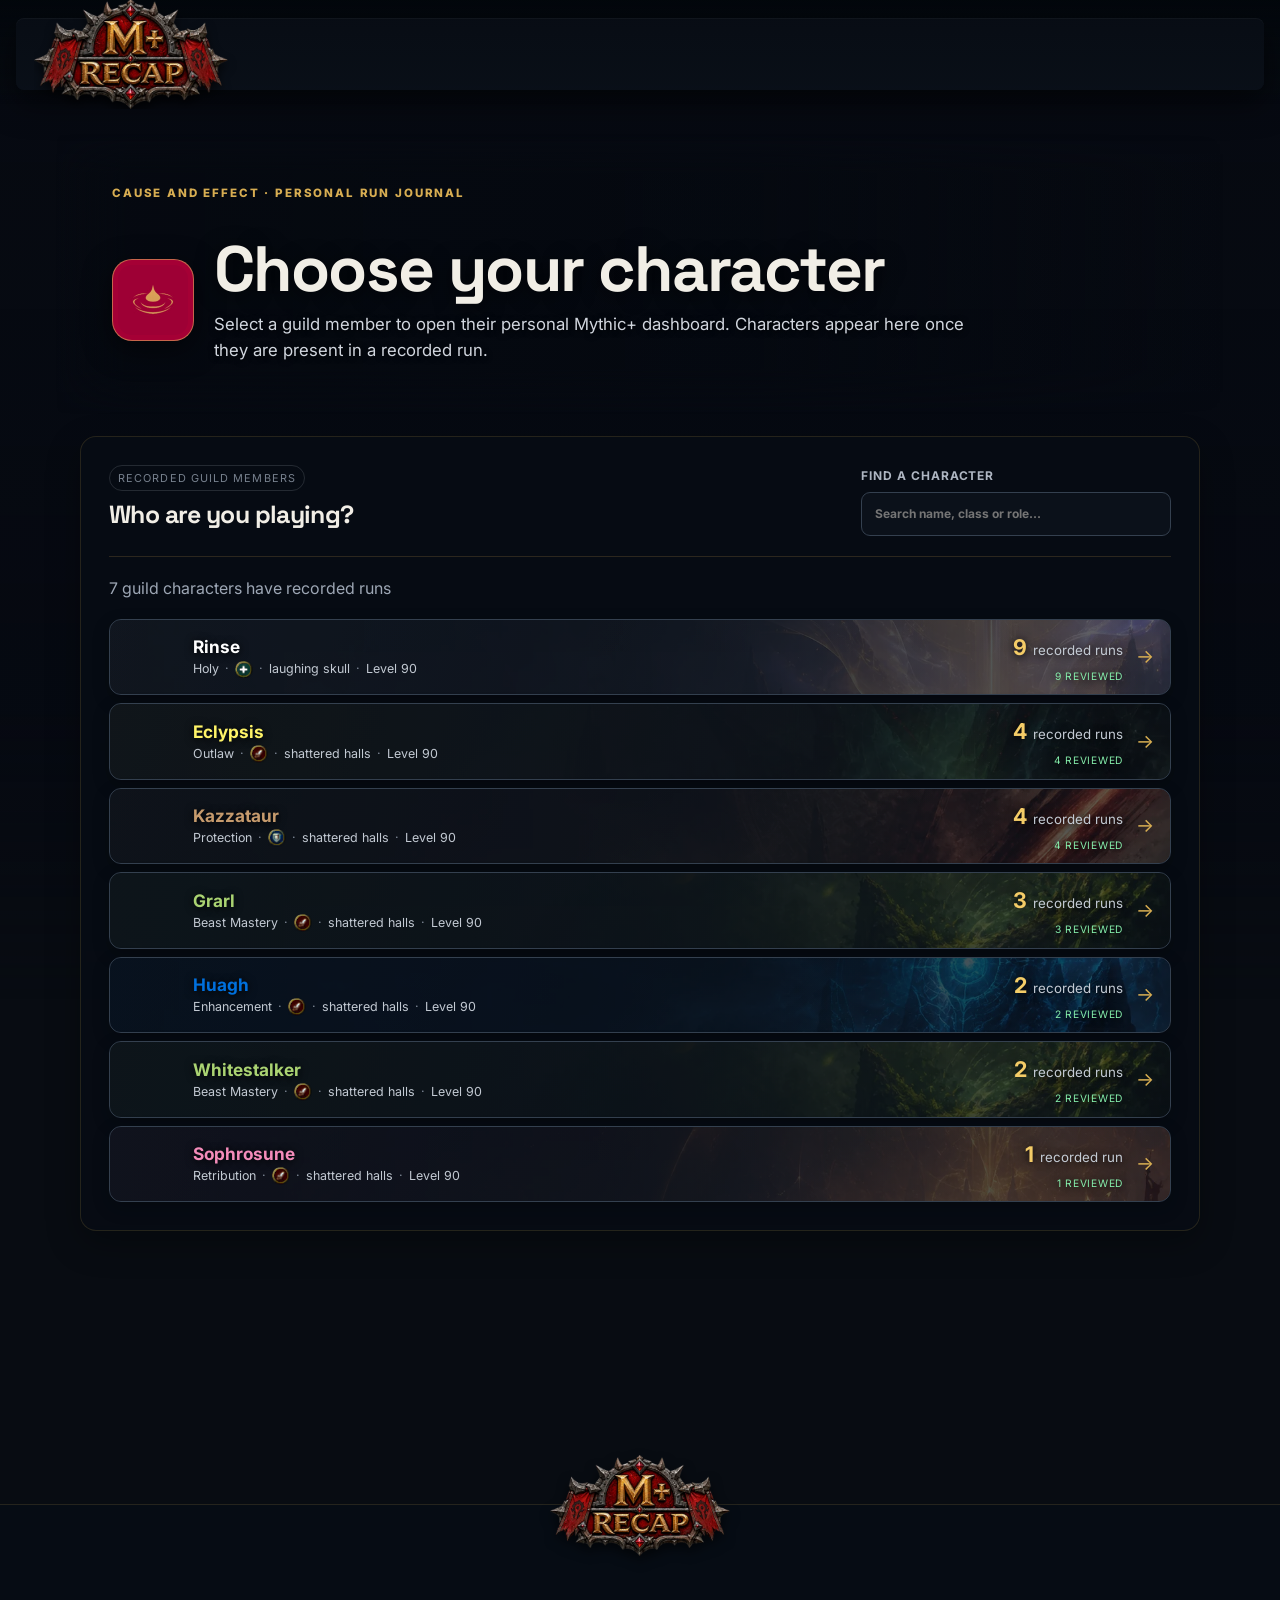
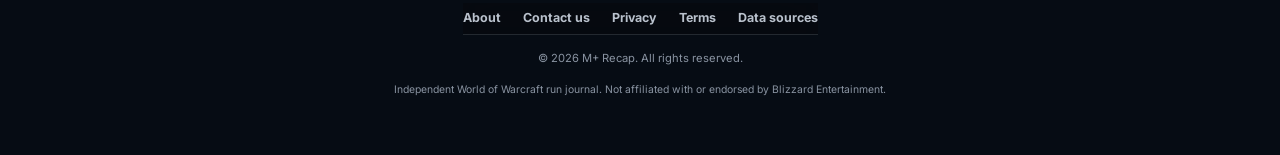
==== commit eaa607ac: "Refresh character identity assets" ====
--- a/index.html
+++ b/index.html
@@ -1,6 +1,6 @@
-<!doctype html><html lang="en"><head><meta charset="utf-8"><meta name="viewport" content="width=device-width,initial-scale=1"><title>Choose your character · M+ Recap</title><link rel="stylesheet" href="styles.css?v=site-footer-1"><link rel="stylesheet" href="character-select.css?v=11"><link rel="icon" type="image/svg+xml" href="assets/horde-emblem.svg"></head>
+<!doctype html><html lang="en"><head><meta charset="utf-8"><meta name="viewport" content="width=device-width,initial-scale=1"><title>Choose your character · M+ Recap</title><link rel="stylesheet" href="styles.css?v=site-footer-1"><link rel="stylesheet" href="character-select.css?v=12"><link rel="icon" type="image/svg+xml" href="assets/horde-emblem.svg"></head>
 <body data-page="selector"><div id="siteNav"><nav aria-label="Main navigation"><div class="wrap nav-wrap"><a class="brand" href="index.html" aria-label="M+ Recap character selection"><img class="brand-horde-logo" src="assets/horde-logo.svg" alt="M+ Recap" width="194" height="110"><em>Midnight · Season 2</em></a><div class="navlinks"><a class="active nav-change-character" href="index.html"><img class="nav-destination-icon nav-character-icon" src="assets/horde-emblem.svg" alt="" width="26" height="26">Choose character</a><a href="guild.html"><img class="nav-destination-icon guild-nav-crest" src="assets/guild-crest.svg" alt="" width="26" height="26">Cause and Effect</a></div></div></nav></div>
 <main><div class="wrap selector-wrap"><header class="selector-hero"><div class="eyebrow">CAUSE AND EFFECT · PERSONAL RUN JOURNAL</div><img src="assets/guild-crest.svg" alt="Cause and Effect guild crest" width="82" height="82"><div><h1>Choose your character</h1><p>Select a guild member to open their personal Mythic+ dashboard. Characters appear here once they are present in a recorded run.</p></div></header>
 <section class="selector-panel" aria-labelledby="characterSelectTitle"><div class="selector-panel-heading"><div><span class="section-kicker">RECORDED GUILD MEMBERS</span><h2 id="characterSelectTitle">Who are you playing?</h2></div><label class="selector-search">Find a character<input id="characterSearch" type="search" placeholder="Search name, class or role…" autocomplete="off"></label></div><p class="selector-status" id="characterStatus" role="status">Loading recorded characters…</p><div class="character-select-grid" id="characterSelectGrid"></div></section>
 </div></main><footer><div class="wrap">M+ Recap · Cause and Effect · Personal dashboards from recorded runs</div></footer>
-<script src="character-select.js?v=3"></script><script src="upload-nav.js?v=2"></script><script src="site-footer.js?v=1"></script></body></html>
+<script src="character-select.js?v=4"></script><script src="upload-nav.js?v=2"></script><script src="site-footer.js?v=1"></script></body></html>
--- a/character-select.css
+++ b/character-select.css
@@ -1,6 +1,7 @@
 body[data-page="selector"]:before{background:linear-gradient(180deg,rgba(5,8,17,.38),rgba(5,8,17,.78)),url('https://bnetcmsus-a.akamaihd.net/cms/content_entry_media/AZNVF42KU9BY1756855683235.png') center/cover no-repeat}body[data-page="selector"] #siteNav .navlinks a[href="guild.html"]{display:inline-flex;align-items:center;justify-content:center;gap:8px}body[data-page="selector"] main>.selector-wrap{width:min(1120px,calc(100% - 32px));padding:0 0 34px;background:none;border:0;border-radius:0;box-shadow:none;backdrop-filter:none}.selector-hero{position:relative;isolation:isolate;display:grid;grid-template-columns:auto 1fr;align-items:center;gap:20px;padding:34px 32px;margin-bottom:20px;background:none;border:0;border-radius:0;box-shadow:none}.selector-hero:before{content:"";position:absolute;inset:-16px -24px;z-index:-1;pointer-events:none;background:linear-gradient(90deg,transparent,rgba(5,9,16,.82) 6%,rgba(5,9,16,.68) 60%,transparent);mask-image:linear-gradient(transparent,#000 14%,#000 84%,transparent)}.selector-hero .eyebrow{grid-column:1/-1}.selector-hero>img{padding:5px;border:1px solid #e4bb5e88;border-radius:20px;background:#a50035;box-shadow:0 8px 28px #0008}.selector-hero h1{margin:0 0 8px;font-size:clamp(2.25rem,5vw,4.4rem);text-shadow:0 3px 20px #000b}.selector-hero p{max-width:760px;margin:0;color:#d1d6de;font-size:1.05rem;line-height:1.6;text-shadow:0 1px 6px #000}.selector-panel{margin:38px 0 60px;padding:26px 28px 28px;background:rgba(7,12,20,.88);border:1px solid var(--panel-edge-soft);border-radius:16px;box-shadow:var(--panel-shadow);backdrop-filter:blur(3px)}.selector-panel-heading{display:flex;justify-content:space-between;align-items:end;gap:22px;padding:0 0 20px;border-bottom:1px solid rgba(215,173,82,.18)}.selector-panel-heading h2{margin:5px 0 0}.selector-search{display:grid;gap:6px;color:#aeb6c2;font-size:.75rem;font-weight:700;text-transform:uppercase;letter-spacing:.08em}.selector-search input{width:min(310px,70vw);padding:11px 13px;border:1px solid #34404f;border-radius:9px;background:#0b111a;color:#f5f1e8;font:inherit;text-transform:none;letter-spacing:0}.selector-search input:focus{outline:2px solid #d7ad52;outline-offset:2px}.selector-status{margin:18px 0;color:#9da7b5}.character-select-grid{display:grid;grid-template-columns:1fr;gap:10px}.character-select-card{position:relative;isolation:isolate;display:grid;grid-template-columns:66px minmax(0,1fr) 150px 20px;align-items:center;gap:16px;min-height:96px;padding:14px 18px;border:1px solid #34404f;border-radius:12px;background:linear-gradient(110deg,color-mix(in srgb,var(--class-colour) 7%,#0c131d),rgba(11,17,26,.88));box-shadow:0 6px 18px #0003;color:#f5f1e8;text-decoration:none;overflow:hidden;transition:.18s ease}.character-select-card:before{content:"";position:absolute;inset:0 auto 0 0;width:3px;background:var(--class-colour);opacity:.75;z-index:2}.character-select-card:after{content:"";position:absolute;inset:0;z-index:-1;background:linear-gradient(90deg,rgba(7,12,20,.96) 0%,rgba(7,12,20,.84) 45%,rgba(7,12,20,.3) 100%),var(--class-art) 78% center/cover no-repeat;opacity:.55;transition:opacity .18s ease,transform .3s ease}.character-select-card:hover{transform:translateY(-1px);border-color:color-mix(in srgb,var(--class-colour) 48%,#d7ad52);background-color:color-mix(in srgb,var(--class-colour) 8%,#0c131d);box-shadow:0 10px 24px #0005}.character-select-card:hover:after{opacity:.72;transform:scale(1.015)}.character-select-card:focus-visible{outline:2px solid var(--class-colour);outline-offset:3px}.character-select-card>img{width:62px;height:62px;object-fit:cover;border:2px solid color-mix(in srgb,var(--class-colour) 75%,#d7ad52);border-radius:12px;padding:2px;background:#08101a}.character-select-copy{display:grid;gap:4px;min-width:0}.character-select-copy strong{color:var(--class-colour);font-size:1.18rem;text-shadow:0 1px 8px #000}.character-select-copy span,.character-select-copy small{color:#c2c9d2}.character-select-copy small{text-transform:capitalize}.character-run-count{display:grid;justify-items:end;gap:2px;text-align:right;text-shadow:0 1px 8px #000}.character-run-count>strong{color:#f4cc67;font-size:1.6rem}.character-run-count small{color:#c4cbd4}.character-run-count em{margin-top:4px;color:#86efac;font-size:.68rem;font-style:normal;text-transform:uppercase;letter-spacing:.07em}.character-card-arrow{color:#d7ad52;font-size:1.35rem}.selector-empty{grid-column:1/-1;padding:30px;text-align:center;color:#aab3c0}@media(max-width:780px){.selector-panel-heading{align-items:stretch;flex-direction:column}.selector-search input{width:100%}.selector-hero{padding:24px 14px}.selector-hero:before{inset:-10px 0;background:linear-gradient(90deg,transparent,rgba(5,9,16,.8) 5%,rgba(5,9,16,.55) 90%,transparent)}.selector-panel{margin-top:26px;padding:18px 12px 20px;border-radius:14px}}@media(max-width:520px){body[data-page="selector"] main>.selector-wrap{width:calc(100% - 20px);padding-top:18px}.selector-hero{grid-template-columns:58px 1fr;gap:13px}.selector-hero>img{width:58px;height:58px}.selector-hero h1{font-size:1.85rem}.selector-hero p{grid-column:1/-1;font-size:.92rem}.character-select-card{grid-template-columns:58px minmax(0,1fr) 17px;padding:14px;gap:12px}.character-select-card>img{width:58px;height:58px}.character-run-count{grid-column:2;grid-row:2;display:flex;align-items:center;gap:6px;justify-items:start;text-align:left}.character-run-count>strong{font-size:1rem}.character-run-count em{margin:0}.character-card-arrow{grid-column:3;grid-row:1/3}.selector-panel{margin-top:18px}}
 /* Compact character rows without the decorative class-colour side rail. */
 .character-select-card:before{content:none}
+.character-select-details{display:flex!important;align-items:center;gap:6px;min-width:0;white-space:nowrap}.character-select-details i{color:#7f8997;font-style:normal}.character-role-icon{width:18px;height:18px;flex:none}
 @media(min-width:521px){
  .character-select-grid{gap:8px}
  .character-select-card{grid-template-columns:54px minmax(0,1fr) 140px 18px;gap:13px;min-height:76px;padding:10px 16px}
@@ -13,3 +14,4 @@
  .character-run-count em{grid-column:1/-1;margin-top:0;font-size:.64rem}
  .character-card-arrow{font-size:1.2rem}
 }
+@media(max-width:700px){.character-select-details{flex-wrap:wrap;white-space:normal;gap:4px 6px}}
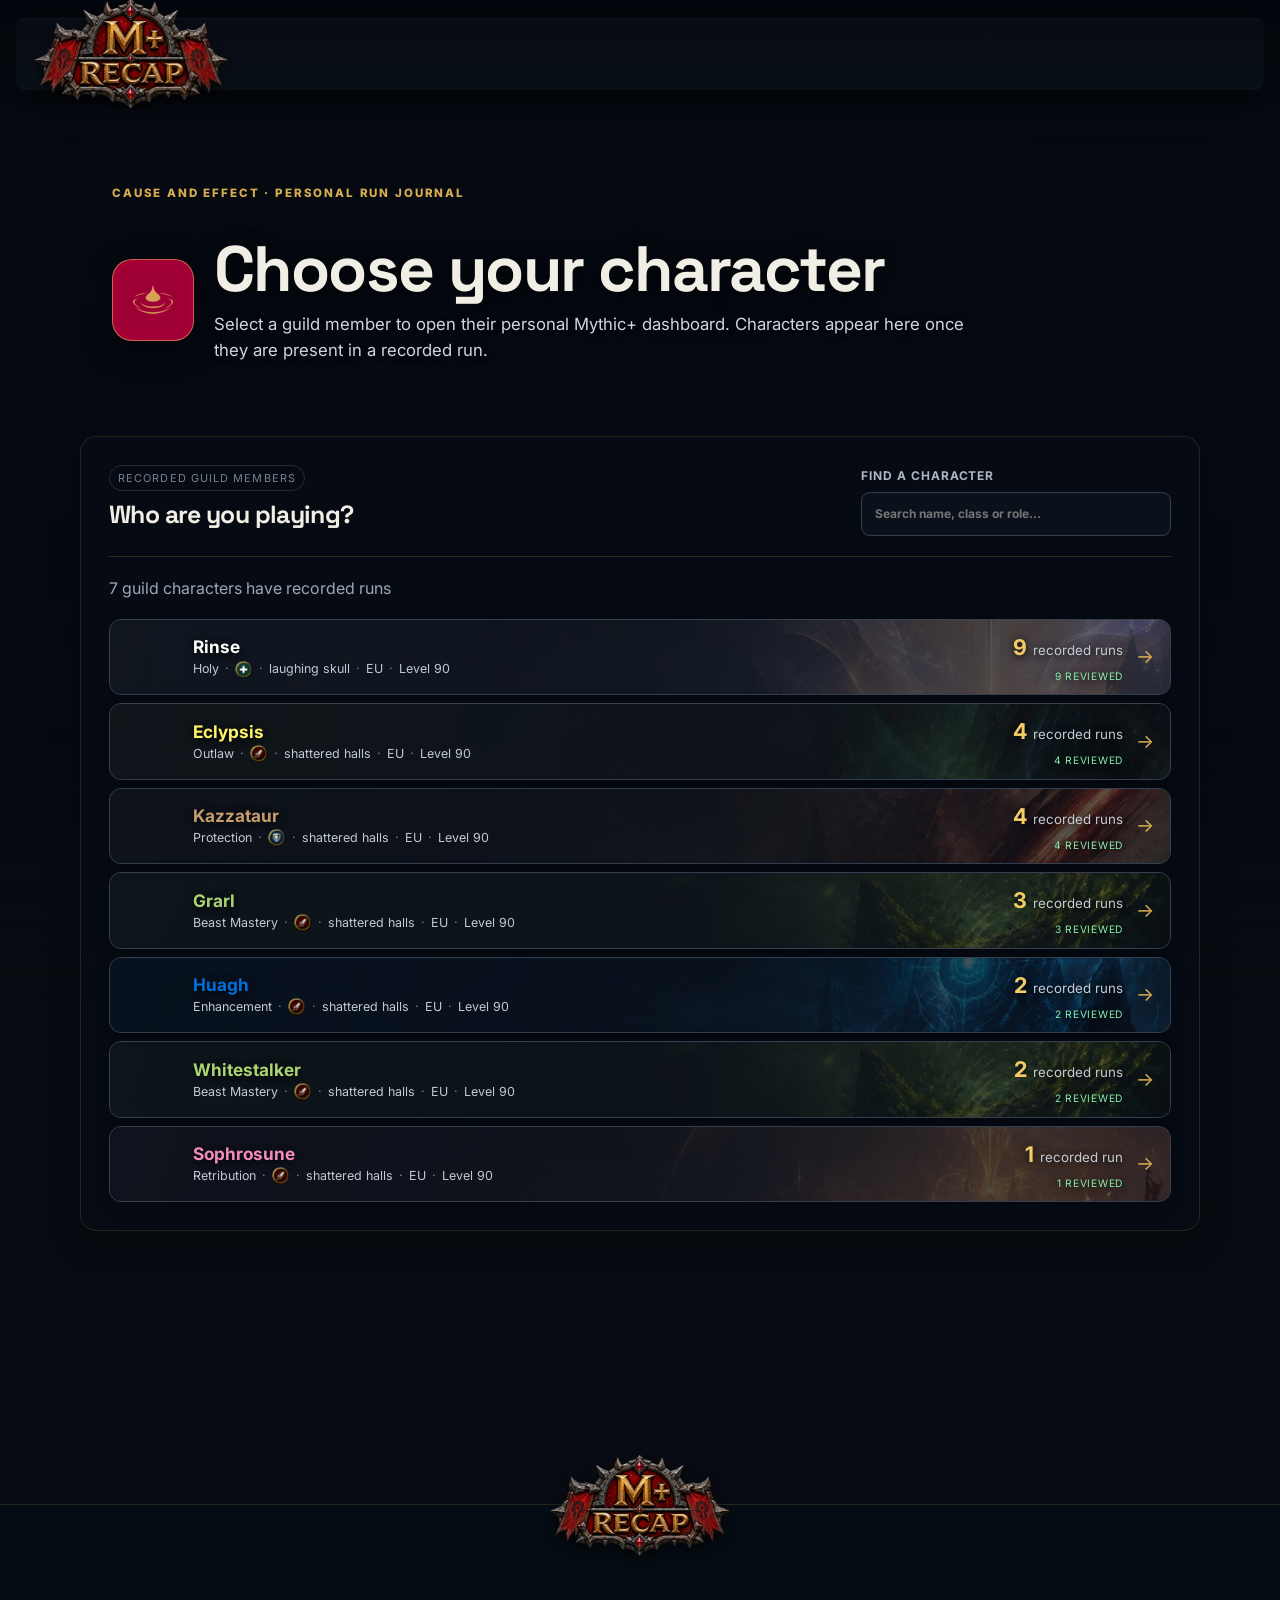
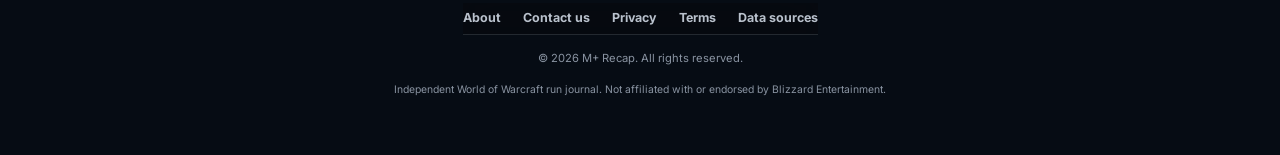
==== commit 029de2b2: "Refresh character region details" ====
--- a/index.html
+++ b/index.html
@@ -3,4 +3,4 @@
 <main><div class="wrap selector-wrap"><header class="selector-hero"><div class="eyebrow">CAUSE AND EFFECT · PERSONAL RUN JOURNAL</div><img src="assets/guild-crest.svg" alt="Cause and Effect guild crest" width="82" height="82"><div><h1>Choose your character</h1><p>Select a guild member to open their personal Mythic+ dashboard. Characters appear here once they are present in a recorded run.</p></div></header>
 <section class="selector-panel" aria-labelledby="characterSelectTitle"><div class="selector-panel-heading"><div><span class="section-kicker">RECORDED GUILD MEMBERS</span><h2 id="characterSelectTitle">Who are you playing?</h2></div><label class="selector-search">Find a character<input id="characterSearch" type="search" placeholder="Search name, class or role…" autocomplete="off"></label></div><p class="selector-status" id="characterStatus" role="status">Loading recorded characters…</p><div class="character-select-grid" id="characterSelectGrid"></div></section>
 </div></main><footer><div class="wrap">M+ Recap · Cause and Effect · Personal dashboards from recorded runs</div></footer>
-<script src="character-select.js?v=4"></script><script src="upload-nav.js?v=2"></script><script src="site-footer.js?v=1"></script></body></html>
+<script src="character-select.js?v=5"></script><script src="upload-nav.js?v=2"></script><script src="site-footer.js?v=1"></script></body></html>
